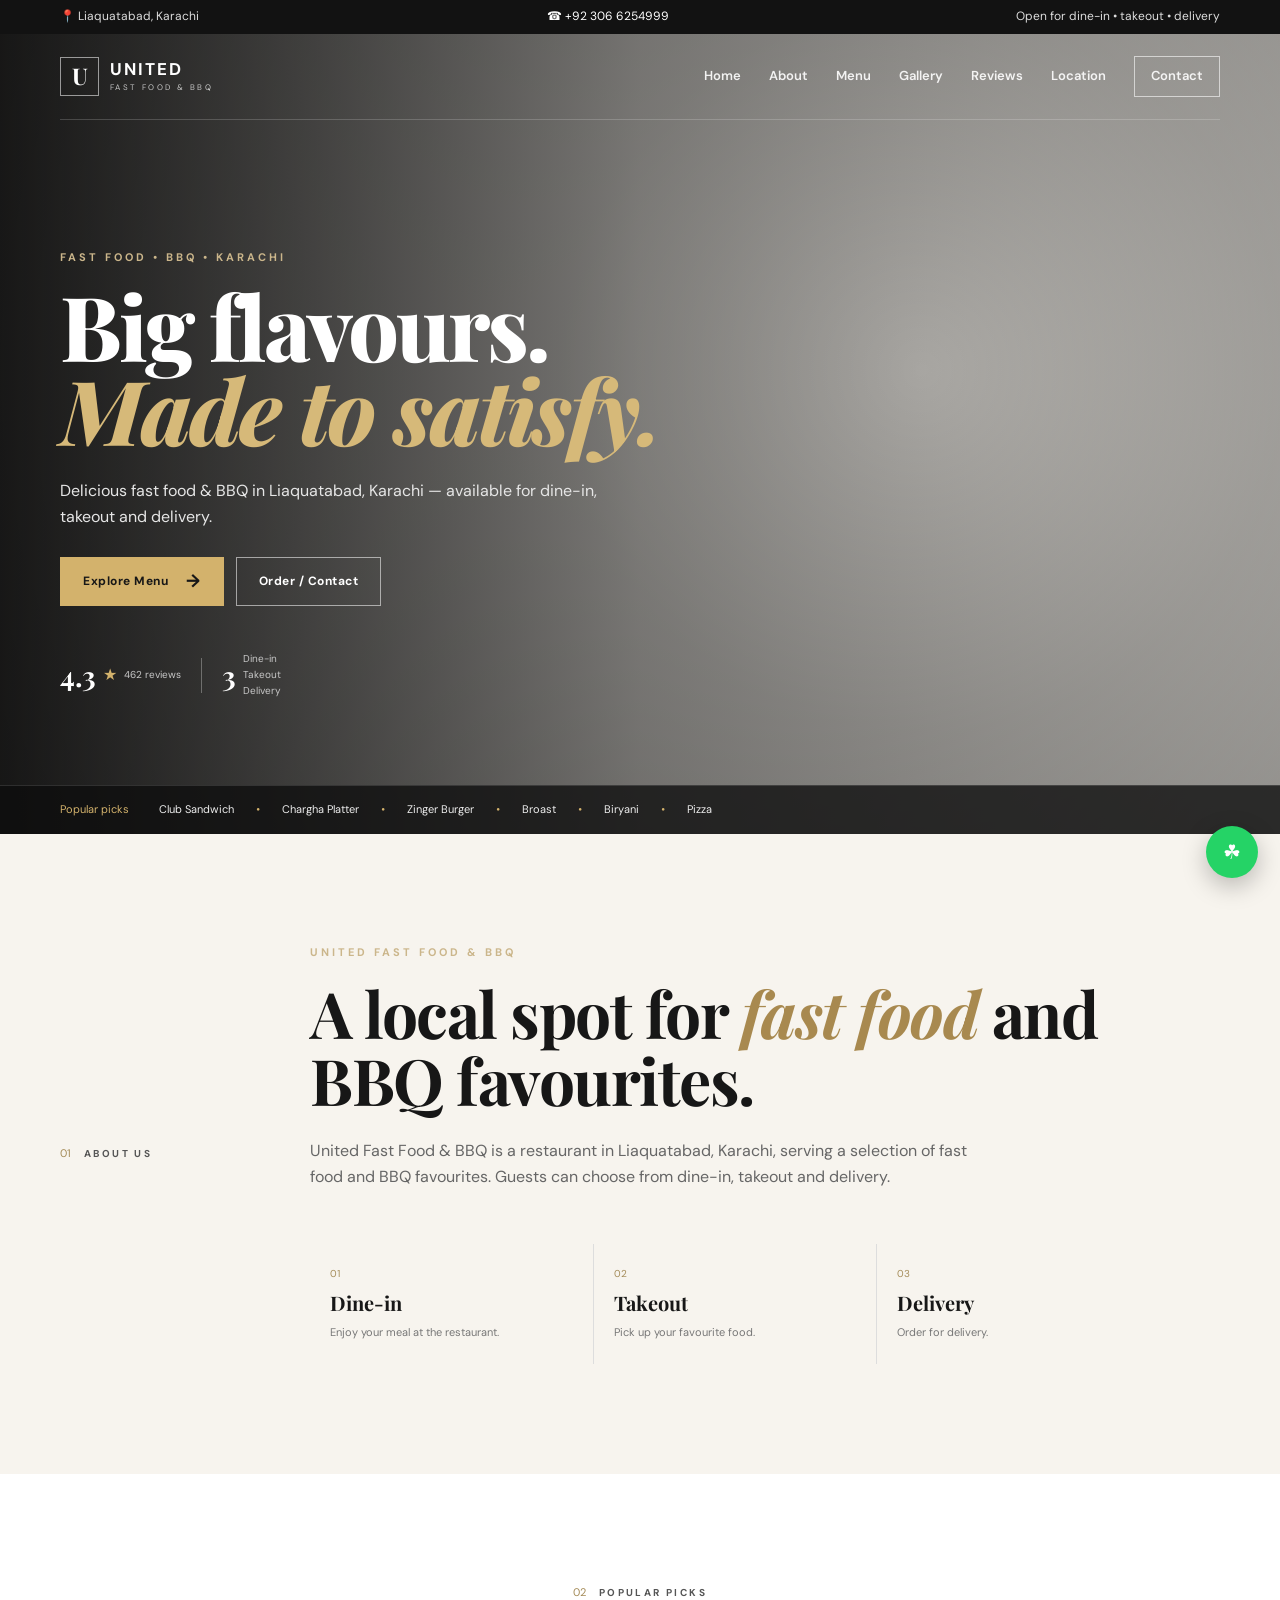
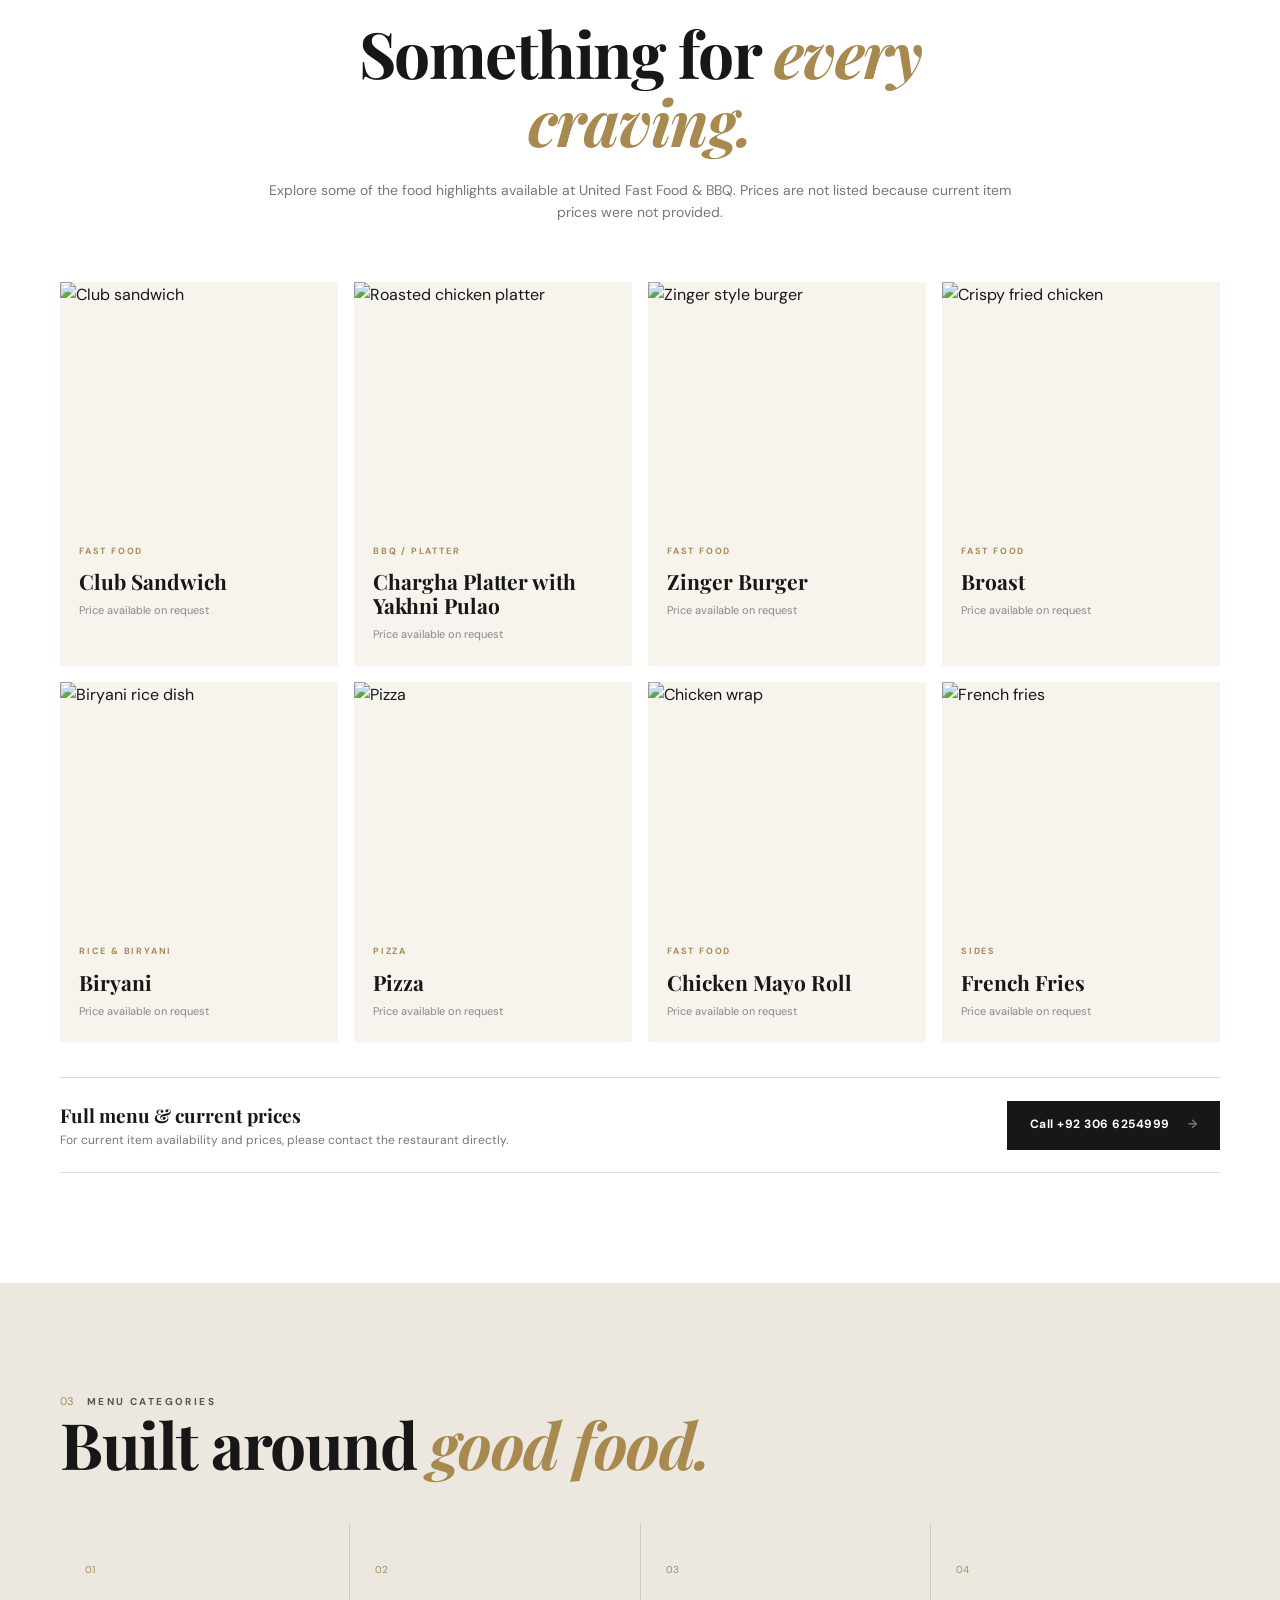
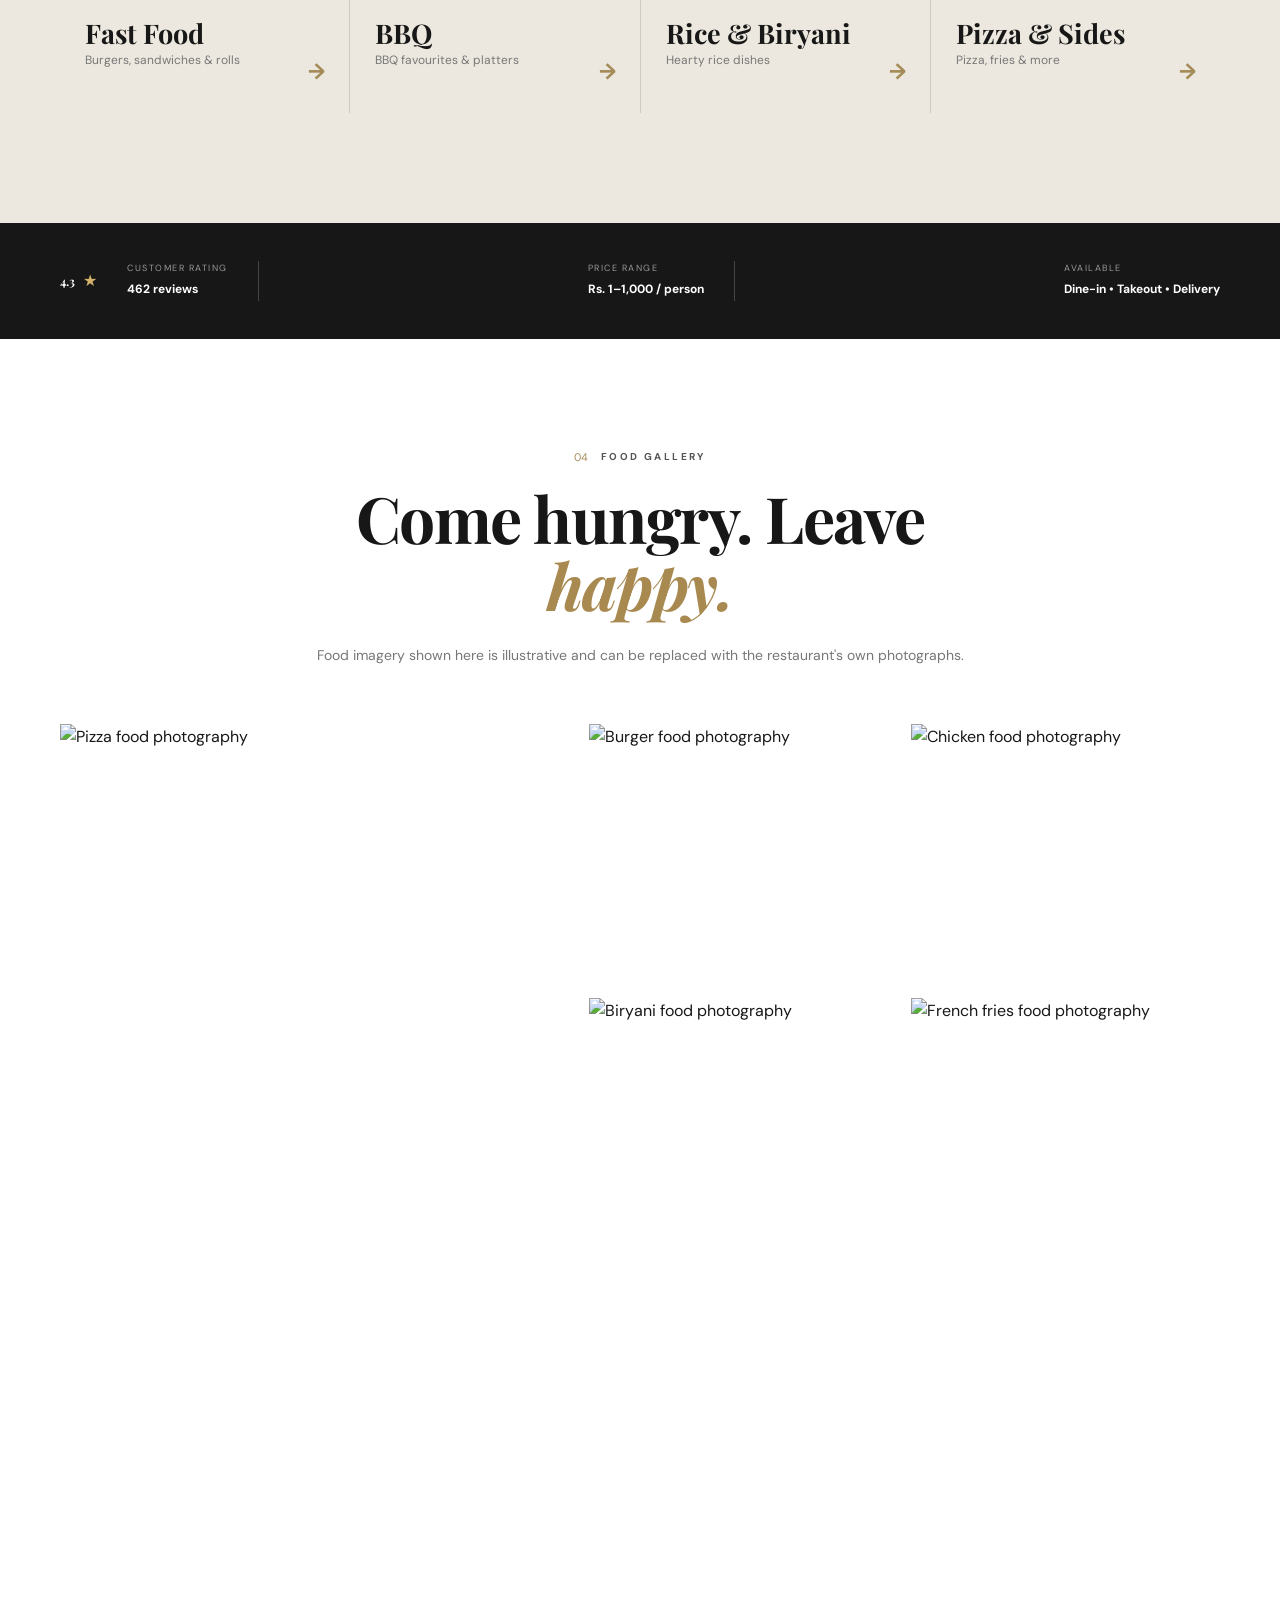
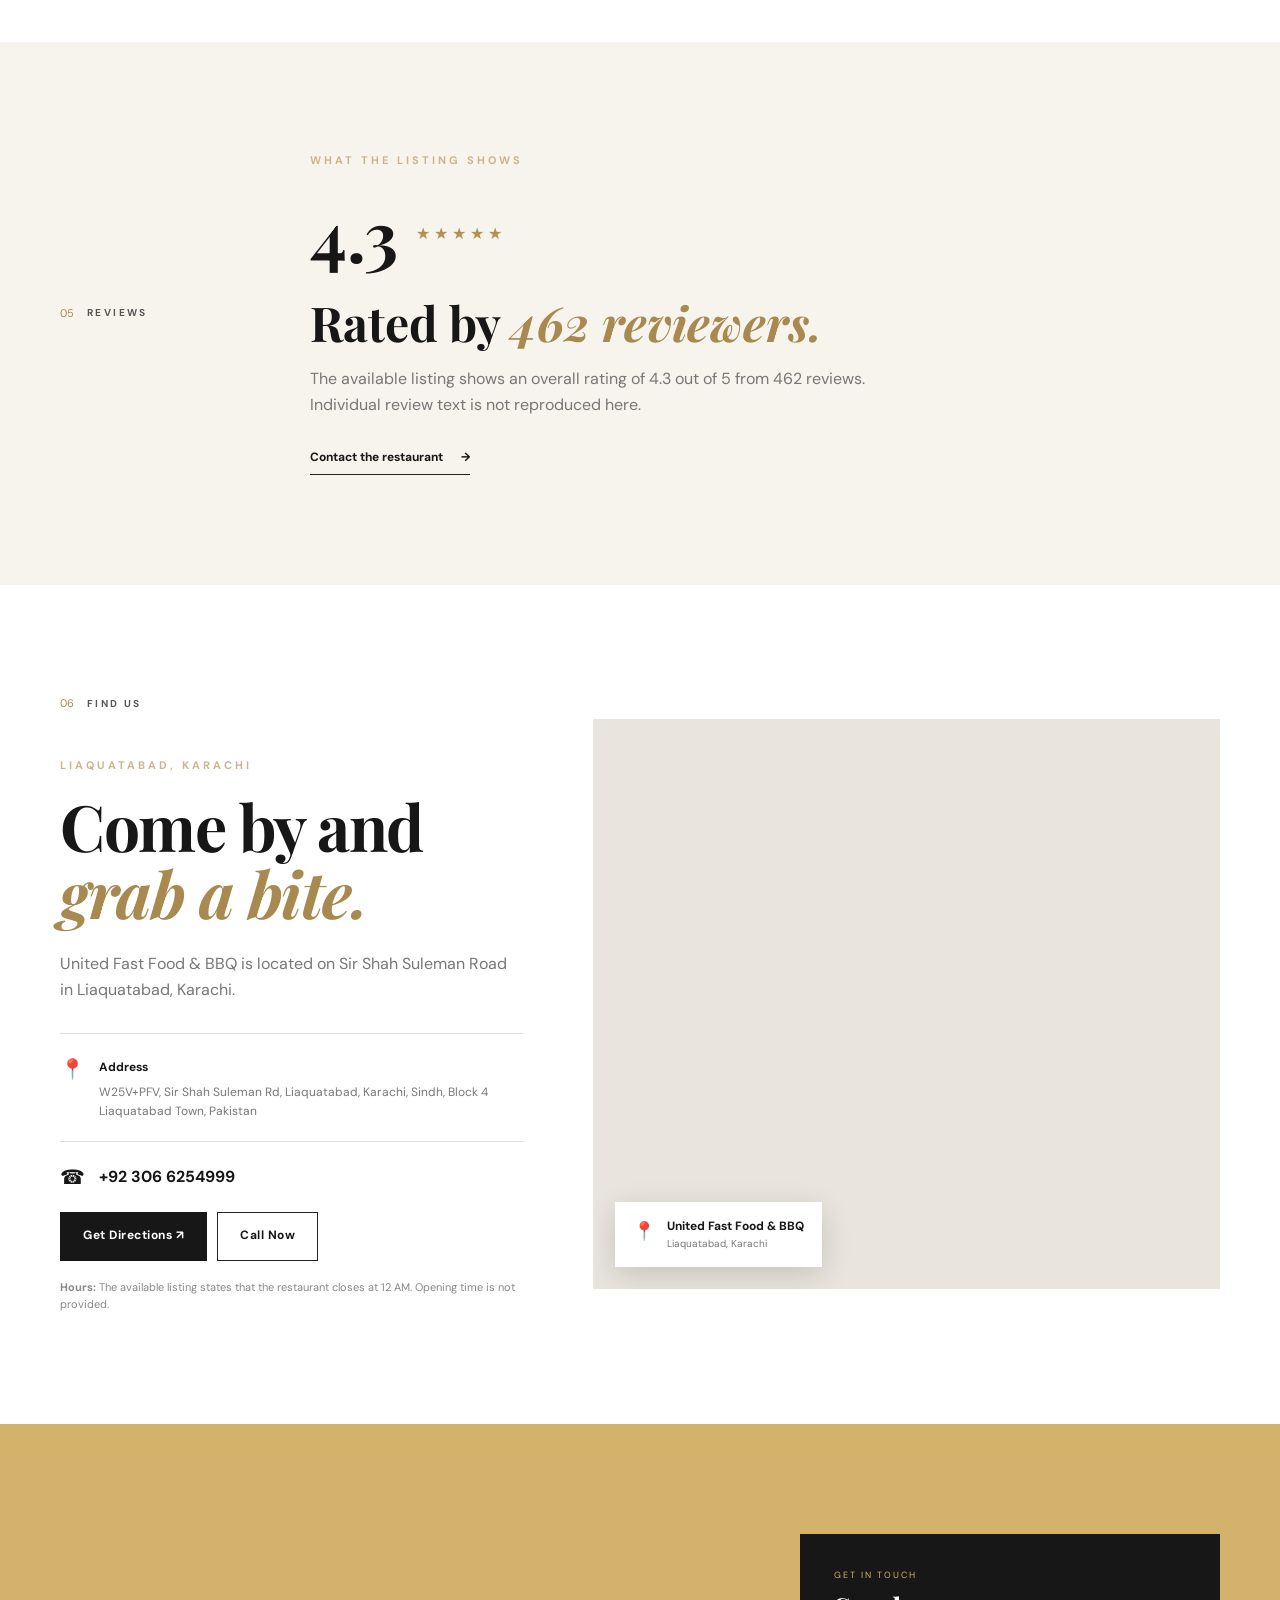
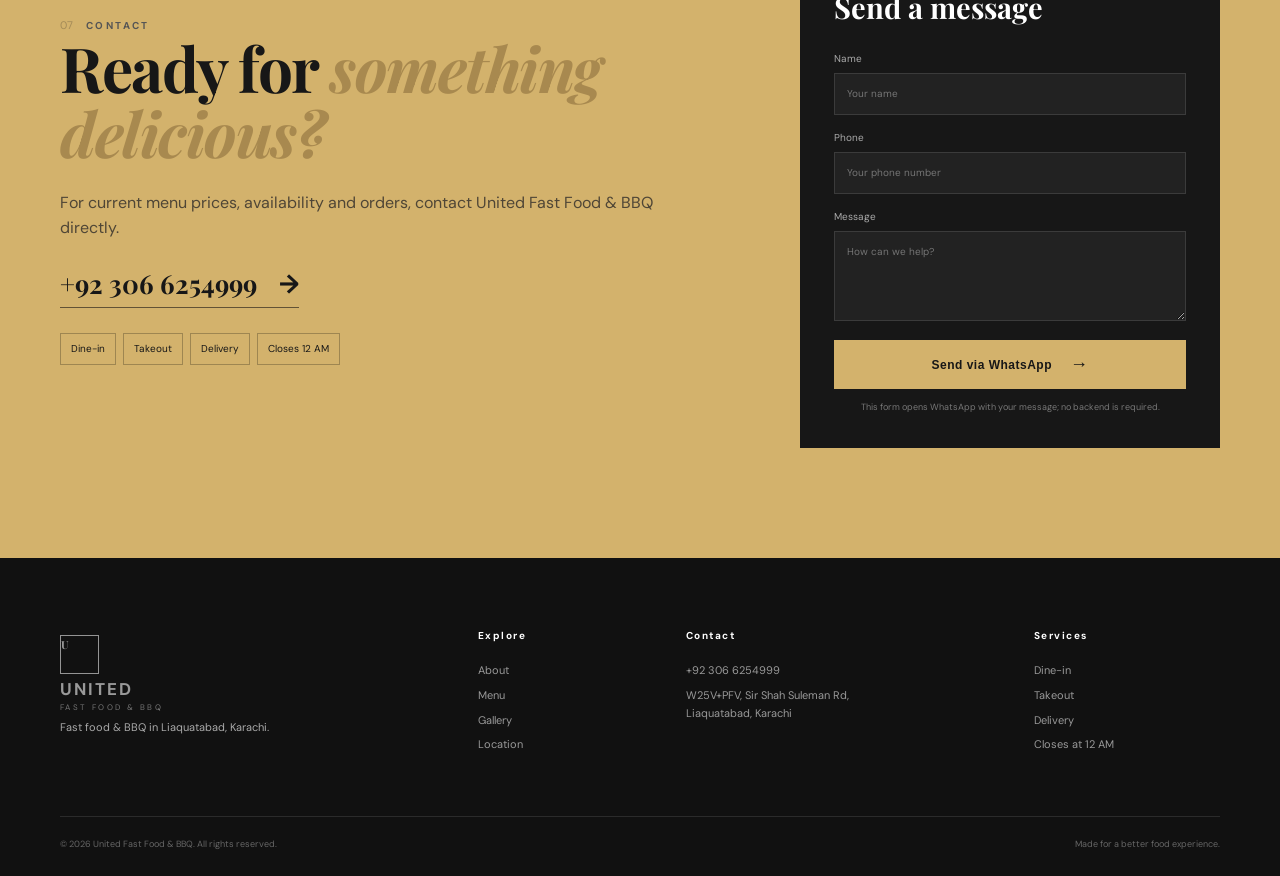
==== index.html @ 54702db1 "Add files via upload" ====
<!DOCTYPE html>
<html lang="en">
<head>
  <meta charset="UTF-8">
  <meta name="viewport" content="width=device-width, initial-scale=1.0">
  <meta name="description" content="United Fast Food & BBQ — fast food and BBQ restaurant in Liaquatabad, Karachi. Dine-in, takeout and delivery.">
  <meta name="theme-color" content="#111111">
  <title>United Fast Food & BBQ | Liaquatabad, Karachi</title>
  <link rel="preconnect" href="https://fonts.googleapis.com">
  <link rel="preconnect" href="https://fonts.gstatic.com" crossorigin>
  <link href="https://fonts.googleapis.com/css2?family=DM+Sans:wght@400;500;600;700&family=Playfair+Display:wght@600;700;800&display=swap" rel="stylesheet">
  <link rel="stylesheet" href="style.css">
</head>
<body>
  <div class="topbar">
    <div class="container topbar-inner">
      <span>📍 Liaquatabad, Karachi</span>
      <a href="tel:+923066254999">☎ +92 306 6254999</a>
      <span>Open for dine-in • takeout • delivery</span>
    </div>
  </div>

  <header class="site-header">
    <div class="container nav-wrap">
      <a class="brand" href="#home" aria-label="United Fast Food and BBQ home">
        <span class="brand-mark">U</span>
        <span><strong>UNITED</strong><small>FAST FOOD & BBQ</small></span>
      </a>

      <button class="menu-toggle" aria-label="Open navigation" aria-expanded="false">
        <span></span><span></span><span></span>
      </button>

      <nav class="nav" aria-label="Main navigation">
        <a href="#home">Home</a>
        <a href="#about">About</a>
        <a href="#menu">Menu</a>
        <a href="#gallery">Gallery</a>
        <a href="#reviews">Reviews</a>
        <a href="#location">Location</a>
        <a class="nav-cta" href="#contact">Contact</a>
      </nav>
    </div>
  </header>

  <main>
    <section id="home" class="hero">
      <div class="hero-overlay"></div>
      <div class="container hero-content">
        <div class="hero-copy reveal">
          <p class="eyebrow">FAST FOOD • BBQ • KARACHI</p>
          <h1>Big flavours.<br><span>Made to satisfy.</span></h1>
          <p class="hero-text">Delicious fast food & BBQ in Liaquatabad, Karachi — available for dine-in, takeout and delivery.</p>
          <div class="hero-actions">
            <a class="btn btn-primary" href="#menu">Explore Menu <span>→</span></a>
            <a class="btn btn-ghost" href="#contact">Order / Contact</a>
          </div>
          <div class="hero-trust">
            <div><strong>4.3</strong><span>★</span><small>462 reviews</small></div>
            <div class="divider"></div>
            <div><strong>3</strong><small>Dine-in<br>Takeout<br>Delivery</small></div>
          </div>
        </div>
      </div>
      <div class="hero-bottom">
        <div class="container">
          <span>Popular picks</span>
          <div class="marquee">
            <span>Club Sandwich</span><i>•</i><span>Chargha Platter</span><i>•</i><span>Zinger Burger</span><i>•</i><span>Broast</span><i>•</i><span>Biryani</span><i>•</i><span>Pizza</span>
          </div>
        </div>
      </div>
    </section>

    <section id="about" class="section about">
      <div class="container split">
        <div class="section-label reveal">
          <span>01</span><p>ABOUT US</p>
        </div>
        <div class="about-copy reveal">
          <p class="eyebrow">UNITED FAST FOOD & BBQ</p>
          <h2>A local spot for <em>fast food</em> and BBQ favourites.</h2>
          <p>United Fast Food & BBQ is a restaurant in Liaquatabad, Karachi, serving a selection of fast food and BBQ favourites. Guests can choose from dine-in, takeout and delivery.</p>
          <div class="service-row">
            <div><span>01</span><strong>Dine-in</strong><small>Enjoy your meal at the restaurant.</small></div>
            <div><span>02</span><strong>Takeout</strong><small>Pick up your favourite food.</small></div>
            <div><span>03</span><strong>Delivery</strong><small>Order for delivery.</small></div>
          </div>
        </div>
      </div>
    </section>

    <section id="menu" class="section menu-section">
      <div class="container">
        <div class="section-heading centered reveal">
          <div class="section-label"><span>02</span><p>POPULAR PICKS</p></div>
          <h2>Something for <em>every craving.</em></h2>
          <p>Explore some of the food highlights available at United Fast Food & BBQ. Prices are not listed because current item prices were not provided.</p>
        </div>

        <div class="food-grid">
          <article class="food-card reveal">
            <div class="food-image"><img src="https://images.unsplash.com/photo-1528735602780-2552fd46c7af?auto=format&fit=crop&w=900&q=85" alt="Club sandwich"></div>
            <div class="food-info"><span>FAST FOOD</span><h3>Club Sandwich</h3><p>Price available on request</p></div>
          </article>
          <article class="food-card featured reveal">
            <div class="food-image"><img src="https://images.unsplash.com/photo-1598103442097-8b74394b95c6?auto=format&fit=crop&w=900&q=85" alt="Roasted chicken platter"></div>
            <div class="food-info"><span>BBQ / PLATTER</span><h3>Chargha Platter with Yakhni Pulao</h3><p>Price available on request</p></div>
          </article>
          <article class="food-card reveal">
            <div class="food-image"><img src="https://images.unsplash.com/photo-1568901346375-23c9450c58cd?auto=format&fit=crop&w=900&q=85" alt="Zinger style burger"></div>
            <div class="food-info"><span>FAST FOOD</span><h3>Zinger Burger</h3><p>Price available on request</p></div>
          </article>
          <article class="food-card reveal">
            <div class="food-image"><img src="https://images.unsplash.com/photo-1606755962773-d324e0a13086?auto=format&fit=crop&w=900&q=85" alt="Crispy fried chicken"></div>
            <div class="food-info"><span>FAST FOOD</span><h3>Broast</h3><p>Price available on request</p></div>
          </article>
          <article class="food-card reveal">
            <div class="food-image"><img src="https://images.unsplash.com/photo-1563379091339-03246963d51a?auto=format&fit=crop&w=900&q=85" alt="Biryani rice dish"></div>
            <div class="food-info"><span>RICE & BIRYANI</span><h3>Biryani</h3><p>Price available on request</p></div>
          </article>
          <article class="food-card reveal">
            <div class="food-image"><img src="https://images.unsplash.com/photo-1574071318508-1cdbab80d002?auto=format&fit=crop&w=900&q=85" alt="Pizza"></div>
            <div class="food-info"><span>PIZZA</span><h3>Pizza</h3><p>Price available on request</p></div>
          </article>
          <article class="food-card reveal">
            <div class="food-image"><img src="https://images.unsplash.com/photo-1521305916504-4a1121188589?auto=format&fit=crop&w=900&q=85" alt="Chicken wrap"></div>
            <div class="food-info"><span>FAST FOOD</span><h3>Chicken Mayo Roll</h3><p>Price available on request</p></div>
          </article>
          <article class="food-card reveal">
            <div class="food-image"><img src="https://images.unsplash.com/photo-1573080496219-bb080dd4f877?auto=format&fit=crop&w=900&q=85" alt="French fries"></div>
            <div class="food-info"><span>SIDES</span><h3>French Fries</h3><p>Price available on request</p></div>
          </article>
        </div>

        <div class="menu-note reveal">
          <div><strong>Full menu & current prices</strong><span>For current item availability and prices, please contact the restaurant directly.</span></div>
          <a class="btn btn-dark" href="tel:+923066254999">Call +92 306 6254999 <span>→</span></a>
        </div>
      </div>
    </section>

    <section class="section categories">
      <div class="container">
        <div class="section-heading reveal">
          <div class="section-label"><span>03</span><p>MENU CATEGORIES</p></div>
          <h2>Built around <em>good food.</em></h2>
        </div>
        <div class="category-grid">
          <a href="#menu" class="category-card"><span>01</span><h3>Fast Food</h3><p>Burgers, sandwiches & rolls</p><b>→</b></a>
          <a href="#menu" class="category-card"><span>02</span><h3>BBQ</h3><p>BBQ favourites & platters</p><b>→</b></a>
          <a href="#menu" class="category-card"><span>03</span><h3>Rice & Biryani</h3><p>Hearty rice dishes</p><b>→</b></a>
          <a href="#menu" class="category-card"><span>04</span><h3>Pizza & Sides</h3><p>Pizza, fries & more</p><b>→</b></a>
        </div>
      </div>
    </section>

    <section class="rating-banner">
      <div class="container rating-inner">
        <div class="rating-number"><strong>4.3</strong><span>★</span></div>
        <div><p>Customer rating</p><strong>462 reviews</strong></div>
        <div class="rating-line"></div>
        <div><p>Price range</p><strong>Rs. 1–1,000 / person</strong></div>
        <div class="rating-line"></div>
        <div><p>Available</p><strong>Dine-in • Takeout • Delivery</strong></div>
      </div>
    </section>

    <section id="gallery" class="section gallery-section">
      <div class="container">
        <div class="section-heading centered reveal">
          <div class="section-label"><span>04</span><p>FOOD GALLERY</p></div>
          <h2>Come hungry. Leave <em>happy.</em></h2>
          <p>Food imagery shown here is illustrative and can be replaced with the restaurant's own photographs.</p>
        </div>
        <div class="gallery-grid">
          <div class="gallery-item large reveal"><img src="https://images.unsplash.com/photo-1574071318508-1cdbab80d002?auto=format&fit=crop&w=1200&q=85" alt="Pizza food photography"></div>
          <div class="gallery-item reveal"><img src="https://images.unsplash.com/photo-1568901346375-23c9450c58cd?auto=format&fit=crop&w=900&q=85" alt="Burger food photography"></div>
          <div class="gallery-item reveal"><img src="https://images.unsplash.com/photo-1598103442097-8b74394b95c6?auto=format&fit=crop&w=900&q=85" alt="Chicken food photography"></div>
          <div class="gallery-item reveal"><img src="https://images.unsplash.com/photo-1563379091339-03246963d51a?auto=format&fit=crop&w=900&q=85" alt="Biryani food photography"></div>
          <div class="gallery-item large reveal"><img src="https://images.unsplash.com/photo-1573080496219-bb080dd4f877?auto=format&fit=crop&w=1200&q=85" alt="French fries food photography"></div>
        </div>
      </div>
    </section>

    <section id="reviews" class="section reviews-section">
      <div class="container split">
        <div class="section-label reveal"><span>05</span><p>REVIEWS</p></div>
        <div class="review-main reveal">
          <p class="eyebrow">WHAT THE LISTING SHOWS</p>
          <div class="big-rating"><strong>4.3</strong><span>★★★★★</span></div>
          <h2>Rated by <em>462 reviewers.</em></h2>
          <p>The available listing shows an overall rating of 4.3 out of 5 from 462 reviews. Individual review text is not reproduced here.</p>
          <a class="text-link" href="#contact">Contact the restaurant <span>→</span></a>
        </div>
      </div>
    </section>

    <section id="location" class="section location-section">
      <div class="container location-grid">
        <div class="location-copy reveal">
          <div class="section-label"><span>06</span><p>FIND US</p></div>
          <p class="eyebrow">LIAQUATABAD, KARACHI</p>
          <h2>Come by and <em>grab a bite.</em></h2>
          <p>United Fast Food & BBQ is located on Sir Shah Suleman Road in Liaquatabad, Karachi.</p>
          <div class="address-box">
            <span>📍</span>
            <div><strong>Address</strong><p>W25V+PFV, Sir Shah Suleman Rd, Liaquatabad, Karachi, Sindh, Block 4 Liaquatabad Town, Pakistan</p></div>
          </div>
          <div class="contact-mini"><span>☎</span><a href="tel:+923066254999">+92 306 6254999</a></div>
          <div class="location-actions">
            <a class="btn btn-dark" href="https://www.google.com/maps/search/?api=1&query=W25V%2BPFV%2C%20Sir%20Shah%20Suleman%20Rd%2C%20Liaquatabad%2C%20Karachi" target="_blank" rel="noopener">Get Directions ↗</a>
            <a class="btn btn-outline" href="tel:+923066254999">Call Now</a>
          </div>
          <p class="hours-note"><strong>Hours:</strong> The available listing states that the restaurant closes at 12 AM. Opening time is not provided.</p>
        </div>
        <div class="map-card reveal">
          <iframe
            title="United Fast Food & BBQ location map"
            src="https://www.google.com/maps?q=W25V%2BPFV%2C%20Sir%20Shah%20Suleman%20Rd%2C%20Liaquatabad%2C%20Karachi&output=embed"
            loading="lazy"
            referrerpolicy="no-referrer-when-downgrade"></iframe>
          <div class="map-overlay">
            <span>📍</span>
            <div><strong>United Fast Food & BBQ</strong><small>Liaquatabad, Karachi</small></div>
          </div>
        </div>
      </div>
    </section>

    <section id="contact" class="section contact-section">
      <div class="container contact-wrap">
        <div class="contact-copy reveal">
          <div class="section-label"><span>07</span><p>CONTACT</p></div>
          <h2>Ready for <em>something delicious?</em></h2>
          <p>For current menu prices, availability and orders, contact United Fast Food & BBQ directly.</p>
          <a class="phone-big" href="tel:+923066254999">+92 306 6254999 <span>→</span></a>
          <div class="contact-tags"><span>Dine-in</span><span>Takeout</span><span>Delivery</span><span>Closes 12 AM</span></div>
        </div>

        <form class="contact-form reveal" id="contactForm">
          <div class="form-head"><span>GET IN TOUCH</span><strong>Send a message</strong></div>
          <label>Name<input type="text" name="name" placeholder="Your name" required></label>
          <label>Phone<input type="tel" name="phone" placeholder="Your phone number" required></label>
          <label>Message<textarea name="message" rows="4" placeholder="How can we help?" required></textarea></label>
          <button class="btn btn-primary" type="submit">Send via WhatsApp <span>→</span></button>
          <p class="form-note">This form opens WhatsApp with your message; no backend is required.</p>
        </form>
      </div>
    </section>
  </main>

  <footer class="footer">
    <div class="container footer-grid">
      <div>
        <a class="brand footer-brand" href="#home">
          <span class="brand-mark">U</span>
          <span><strong>UNITED</strong><small>FAST FOOD & BBQ</small></span>
        </a>
        <p>Fast food & BBQ in Liaquatabad, Karachi.</p>
      </div>
      <div>
        <h4>Explore</h4>
        <a href="#about">About</a><a href="#menu">Menu</a><a href="#gallery">Gallery</a><a href="#location">Location</a>
      </div>
      <div>
        <h4>Contact</h4>
        <a href="tel:+923066254999">+92 306 6254999</a>
        <span>W25V+PFV, Sir Shah Suleman Rd,<br>Liaquatabad, Karachi</span>
      </div>
      <div>
        <h4>Services</h4>
        <span>Dine-in</span><span>Takeout</span><span>Delivery</span><span>Closes at 12 AM</span>
      </div>
    </div>
    <div class="container footer-bottom">
      <span>© <span id="year"></span> United Fast Food & BBQ. All rights reserved.</span>
      <span>Made for a better food experience.</span>
    </div>
  </footer>

  <a class="floating-wa" href="https://wa.me/923066254999" target="_blank" rel="noopener" aria-label="Contact United Fast Food and BBQ on WhatsApp">☘</a>
  <script src="script.js"></script>
</body>
</html>
---- style.css ----
*{box-sizing:border-box;margin:0;padding:0}html{scroll-behavior:smooth}body{font-family:"DM Sans",sans-serif;background:#f7f4ee;color:#171717;line-height:1.6}img{display:block;width:100%;height:100%;object-fit:cover}a{text-decoration:none;color:inherit}.container{width:min(1160px,calc(100% - 40px));margin:auto}.topbar{background:#121212;color:#ddd;font-size:12px}.topbar-inner{min-height:34px;display:flex;justify-content:space-between;align-items:center;gap:18px}.topbar a{color:#fff}.site-header{position:absolute;top:34px;left:0;width:100%;z-index:20;color:#fff}.nav-wrap{height:86px;display:flex;align-items:center;justify-content:space-between;border-bottom:1px solid rgba(255,255,255,.18)}.brand{display:flex;align-items:center;gap:11px;color:#fff}.brand-mark{width:39px;height:39px;border:1px solid rgba(255,255,255,.55);display:grid;place-items:center;font-family:"Playfair Display",serif;font-size:23px;font-weight:700}.brand strong,.brand small{display:block;line-height:1.05}.brand strong{font-size:17px;letter-spacing:2px}.brand small{font-size:8px;letter-spacing:2.4px;margin-top:4px;opacity:.72}.nav{display:flex;align-items:center;gap:28px;font-size:13px;font-weight:600}.nav a{opacity:.9;transition:.25s}.nav a:hover{opacity:1}.nav-cta{border:1px solid rgba(255,255,255,.65);padding:9px 16px}.menu-toggle{display:none;background:none;border:0;width:42px}.menu-toggle span{display:block;height:2px;background:#fff;margin:6px 0}.hero{min-height:800px;position:relative;background:linear-gradient(90deg,rgba(7,7,7,.88),rgba(7,7,7,.42),rgba(7,7,7,.22)),url("https://images.unsplash.com/photo-1544025162-d76694265947?auto=format&fit=crop&w=2000&q=90") center/cover;color:#fff;display:flex;align-items:center;padding-top:80px}.hero-overlay{position:absolute;inset:0;background:radial-gradient(circle at 72% 42%,transparent 0,rgba(0,0,0,.18) 35%,rgba(0,0,0,.38) 100%)}.hero-content{position:relative;z-index:2}.hero-copy{max-width:680px}.eyebrow{font-size:11px;letter-spacing:3px;font-weight:700;color:#cbb68b;margin-bottom:17px}.hero h1{font:800 clamp(52px,7vw,94px)/.93 "Playfair Display",serif;letter-spacing:-3px}.hero h1 span{font-style:italic;color:#d6b979}.hero-text{max-width:570px;color:#e6e6e6;margin:28px 0;font-size:16px}.hero-actions{display:flex;gap:12px;flex-wrap:wrap}.btn{display:inline-flex;align-items:center;justify-content:center;gap:18px;min-height:49px;padding:0 22px;font-size:12px;font-weight:700;letter-spacing:.5px;border:1px solid transparent;cursor:pointer;transition:.25s}.btn span{font-size:18px}.btn-primary{background:#d3b26c;color:#171717}.btn-primary:hover{background:#e2c783;transform:translateY(-2px)}.btn-ghost{border-color:rgba(255,255,255,.55);color:#fff}.btn-ghost:hover{background:#fff;color:#171717}.btn-dark{background:#171717;color:#fff}.btn-dark:hover{background:#333;transform:translateY(-2px)}.btn-outline{border-color:#222}.btn-outline:hover{background:#222;color:#fff}.hero-trust{display:flex;align-items:center;gap:20px;margin-top:45px}.hero-trust>div:not(.divider){display:flex;align-items:center;gap:7px;flex-wrap:wrap;max-width:130px}.hero-trust strong{font:700 28px "Playfair Display",serif}.hero-trust span{color:#d3b26c}.hero-trust small{font-size:10px;color:#c8c8c8}.divider{height:35px;width:1px;background:rgba(255,255,255,.3)}.hero-bottom{position:absolute;bottom:0;left:0;width:100%;background:rgba(14,14,14,.78);border-top:1px solid rgba(255,255,255,.13);padding:15px 0}.hero-bottom .container{display:flex;align-items:center;gap:30px;overflow:hidden}.hero-bottom span,.hero-bottom i{font-size:11px;color:#d3b26c;white-space:nowrap}.marquee{display:flex;align-items:center;gap:22px;overflow:hidden}.marquee span{color:#eee}.section{padding:110px 0}.split{display:grid;grid-template-columns:190px 1fr;gap:60px}.section-label{display:flex;align-items:center;gap:13px;color:#555}.section-label span{font-size:11px;color:#a48b58}.section-label p{font-size:10px;letter-spacing:2.4px;font-weight:700}.about{background:#f7f4ee}.about-copy{max-width:850px}.about h2,.section-heading h2,.location-copy h2,.contact-copy h2{font:700 clamp(38px,5vw,65px)/1.05 "Playfair Display",serif;letter-spacing:-1.5px;margin-bottom:25px}.about h2 em,.section-heading h2 em,.location-copy h2 em,.contact-copy h2 em,.review-main h2 em{font-style:italic;color:#a8894f}.about-copy>p:not(.eyebrow){max-width:680px;color:#666;font-size:16px}.service-row{display:grid;grid-template-columns:repeat(3,1fr);gap:1px;margin-top:55px;background:#ddd}.service-row>div{background:#f7f4ee;padding:22px 20px;display:grid;gap:5px}.service-row span{font-size:10px;color:#a48b58}.service-row strong{font-family:"Playfair Display",serif;font-size:20px}.service-row small{color:#777;font-size:11px}.menu-section{background:#fff}.section-heading.centered{text-align:center;max-width:760px;margin:0 auto 58px}.section-heading.centered .section-label{justify-content:center;margin-bottom:18px}.section-heading>p{color:#777;font-size:14px}.food-grid{display:grid;grid-template-columns:repeat(4,1fr);gap:16px}.food-card{background:#f7f4ee;overflow:hidden;transition:.3s}.food-card:hover{transform:translateY(-6px);box-shadow:0 18px 45px rgba(0,0,0,.1)}.food-image{height:235px;overflow:hidden}.food-card img{transition:transform .5s}.food-card:hover img{transform:scale(1.05)}.food-info{padding:19px 19px 22px}.food-info>span{font-size:9px;letter-spacing:1.8px;color:#a48b58;font-weight:700}.food-info h3{font:700 21px/1.15 "Playfair Display",serif;margin:8px 0 9px}.food-info p{font-size:11px;color:#888}.menu-note{margin-top:35px;border-top:1px solid #ddd;border-bottom:1px solid #ddd;padding:22px 0;display:flex;justify-content:space-between;align-items:center;gap:25px}.menu-note strong,.menu-note span{display:block}.menu-note strong{font-family:"Playfair Display",serif;font-size:19px}.menu-note span{font-size:12px;color:#777}.categories{background:#ece8df}.section-heading:not(.centered){max-width:700px;margin-bottom:45px}.category-grid{display:grid;grid-template-columns:repeat(4,1fr);gap:1px;background:#d0cbc0}.category-card{background:#ece8df;padding:32px 25px;min-height:190px;position:relative;transition:.3s}.category-card:hover{background:#fff}.category-card span{font-size:10px;color:#a48b58}.category-card h3{font:700 27px "Playfair Display",serif;margin-top:35px}.category-card p{font-size:12px;color:#777}.category-card b{position:absolute;right:24px;bottom:23px;font-size:22px;color:#a48b58}.rating-banner{background:#171717;color:#fff;padding:38px 0}.rating-inner{display:grid;grid-template-columns:auto auto 1fr auto 1fr auto;align-items:center;gap:30px}.rating-number{display:flex;align-items:center;gap:8px}.rating-number strong{font:700 45px "Playfair Display",serif}.rating-number span{color:#d3b26c}.rating-inner p{font-size:9px;text-transform:uppercase;letter-spacing:1.5px;color:#999}.rating-inner strong{font-size:12px}.rating-line{height:40px;width:1px;background:#444}.gallery-section{background:#fff}.gallery-grid{display:grid;grid-template-columns:1.25fr .75fr .75fr;grid-auto-rows:260px;gap:14px}.gallery-item{overflow:hidden}.gallery-item.large{grid-row:span 2}.gallery-item img{transition:transform .6s}.gallery-item:hover img{transform:scale(1.04)}.reviews-section{background:#f7f4ee}.review-main{max-width:800px}.big-rating{display:flex;align-items:center;gap:18px;margin-bottom:15px}.big-rating strong{font:700 70px "Playfair Display",serif}.big-rating span{letter-spacing:4px;color:#b39151}.review-main h2{font:700 48px/1.1 "Playfair Display",serif;margin-bottom:18px}.review-main>p:not(.eyebrow){max-width:600px;color:#777}.text-link{display:inline-flex;gap:18px;margin-top:30px;font-weight:700;font-size:12px;border-bottom:1px solid #222;padding-bottom:7px}.location-section{background:#fff}.location-grid{display:grid;grid-template-columns:.85fr 1.15fr;gap:70px;align-items:center}.location-copy .section-label{margin-bottom:45px}.location-copy>p:not(.eyebrow){color:#777;max-width:500px}.address-box{display:flex;gap:14px;margin-top:30px;padding:19px 0;border-top:1px solid #ddd;border-bottom:1px solid #ddd}.address-box>span,.contact-mini>span{font-size:20px}.address-box strong{font-size:12px}.address-box p{font-size:12px;color:#777;margin-top:5px}.contact-mini{display:flex;gap:14px;align-items:center;margin:19px 0}.contact-mini a{font-weight:700}.location-actions{display:flex;gap:10px;flex-wrap:wrap}.hours-note{margin-top:18px!important;font-size:11px!important;color:#888!important}.map-card{height:570px;background:#e9e5dc;position:relative;overflow:hidden}.map-card iframe{width:100%;height:100%;border:0;filter:grayscale(.8)}.map-overlay{position:absolute;left:22px;bottom:22px;background:#fff;padding:15px 18px;display:flex;gap:12px;box-shadow:0 8px 30px rgba(0,0,0,.15)}.map-overlay span{font-size:18px}.map-overlay strong,.map-overlay small{display:block}.map-overlay strong{font-size:12px}.map-overlay small{font-size:10px;color:#777}.contact-section{background:#d3b26c}.contact-wrap{display:grid;grid-template-columns:1fr 420px;gap:90px;align-items:center}.contact-copy h2{font-size:62px}.contact-copy>p:not(.eyebrow){max-width:600px;color:#4f4636}.phone-big{display:inline-flex;align-items:center;gap:22px;font:700 26px "Playfair Display",serif;margin-top:25px;border-bottom:1px solid #625235;padding-bottom:6px}.phone-big span{font-family:"DM Sans",sans-serif}.contact-tags{display:flex;gap:7px;flex-wrap:wrap;margin-top:25px}.contact-tags span{font-size:10px;border:1px solid rgba(0,0,0,.25);padding:7px 10px}.contact-form{background:#171717;color:#fff;padding:34px}.form-head span{display:block;font-size:9px;letter-spacing:2px;color:#d3b26c}.form-head strong{display:block;font:700 29px "Playfair Display",serif;margin:6px 0 25px}.contact-form label{display:block;font-size:10px;color:#aaa;margin-top:15px}.contact-form input,.contact-form textarea{display:block;width:100%;margin-top:6px;background:#222;border:1px solid #3b3b3b;color:#fff;padding:12px;font:inherit;outline:none}.contact-form input:focus,.contact-form textarea:focus{border-color:#d3b26c}.contact-form .btn{width:100%;margin-top:19px}.form-note{font-size:9px;color:#777;text-align:center;margin-top:11px}.footer{background:#111;color:#aaa;padding:70px 0 25px}.footer-grid{display:grid;grid-template-columns:1.6fr .7fr 1.3fr .8fr;gap:45px;padding-bottom:55px}.footer-brand{margin-bottom:17px}.footer-grid>div>p{font-size:11px;max-width:240px}.footer-grid h4{color:#fff;font-size:10px;letter-spacing:1.5px;margin-bottom:18px}.footer-grid a,.footer-grid span{display:block;font-size:11px;margin:7px 0;color:#999}.footer-grid a:hover{color:#fff}.footer-bottom{border-top:1px solid #2b2b2b;padding-top:20px;display:flex;justify-content:space-between;font-size:9px;color:#666}.floating-wa{position:fixed;right:22px;bottom:22px;width:52px;height:52px;border-radius:50%;background:#25d366;color:#fff;display:grid;place-items:center;z-index:50;box-shadow:0 8px 25px rgba(0,0,0,.25);font-size:20px}.reveal{opacity:0;transform:translateY(22px);transition:opacity .7s ease,transform .7s ease}.reveal.visible{opacity:1;transform:none}@media(max-width:900px){.nav{gap:16px}.food-grid{grid-template-columns:repeat(2,1fr)}.category-grid{grid-template-columns:repeat(2,1fr)}.rating-inner{grid-template-columns:1fr 1fr;gap:18px}.rating-line{display:none}.gallery-grid{grid-template-columns:1fr 1fr}.contact-wrap,.location-grid{grid-template-columns:1fr;gap:50px}.map-card{height:430px}.footer-grid{grid-template-columns:1fr 1fr}.split{grid-template-columns:1fr;gap:25px}}@media(max-width:720px){.topbar-inner{justify-content:center}.topbar-inner span:last-child{display:none}.site-header{top:34px}.nav{display:none;position:absolute;top:76px;left:0;right:0;background:#111;padding:18px 20px;flex-direction:column;align-items:stretch;gap:0;border-top:1px solid #333}.nav.open{display:flex}.nav a{padding:12px 0;border-bottom:1px solid #2b2b2b}.nav-cta{border:0;padding:12px 0}.menu-toggle{display:block}.hero{min-height:730px}.hero h1{font-size:55px;letter-spacing:-2px}.hero-text{font-size:14px}.hero-trust{margin-top:30px}.section{padding:75px 0}.service-row{grid-template-columns:1fr}.food-grid,.category-grid{grid-template-columns:1fr}.food-image{height:260px}.menu-note{align-items:flex-start;flex-direction:column}.gallery-grid{grid-template-columns:1fr;grid-auto-rows:260px}.gallery-item.large{grid-row:span 1}.contact-copy h2{font-size:45px}.phone-big{font-size:21px}.footer-grid{grid-template-columns:1fr}.footer-bottom{flex-direction:column;gap:8px}.container{width:min(100% - 28px,1160px)}}
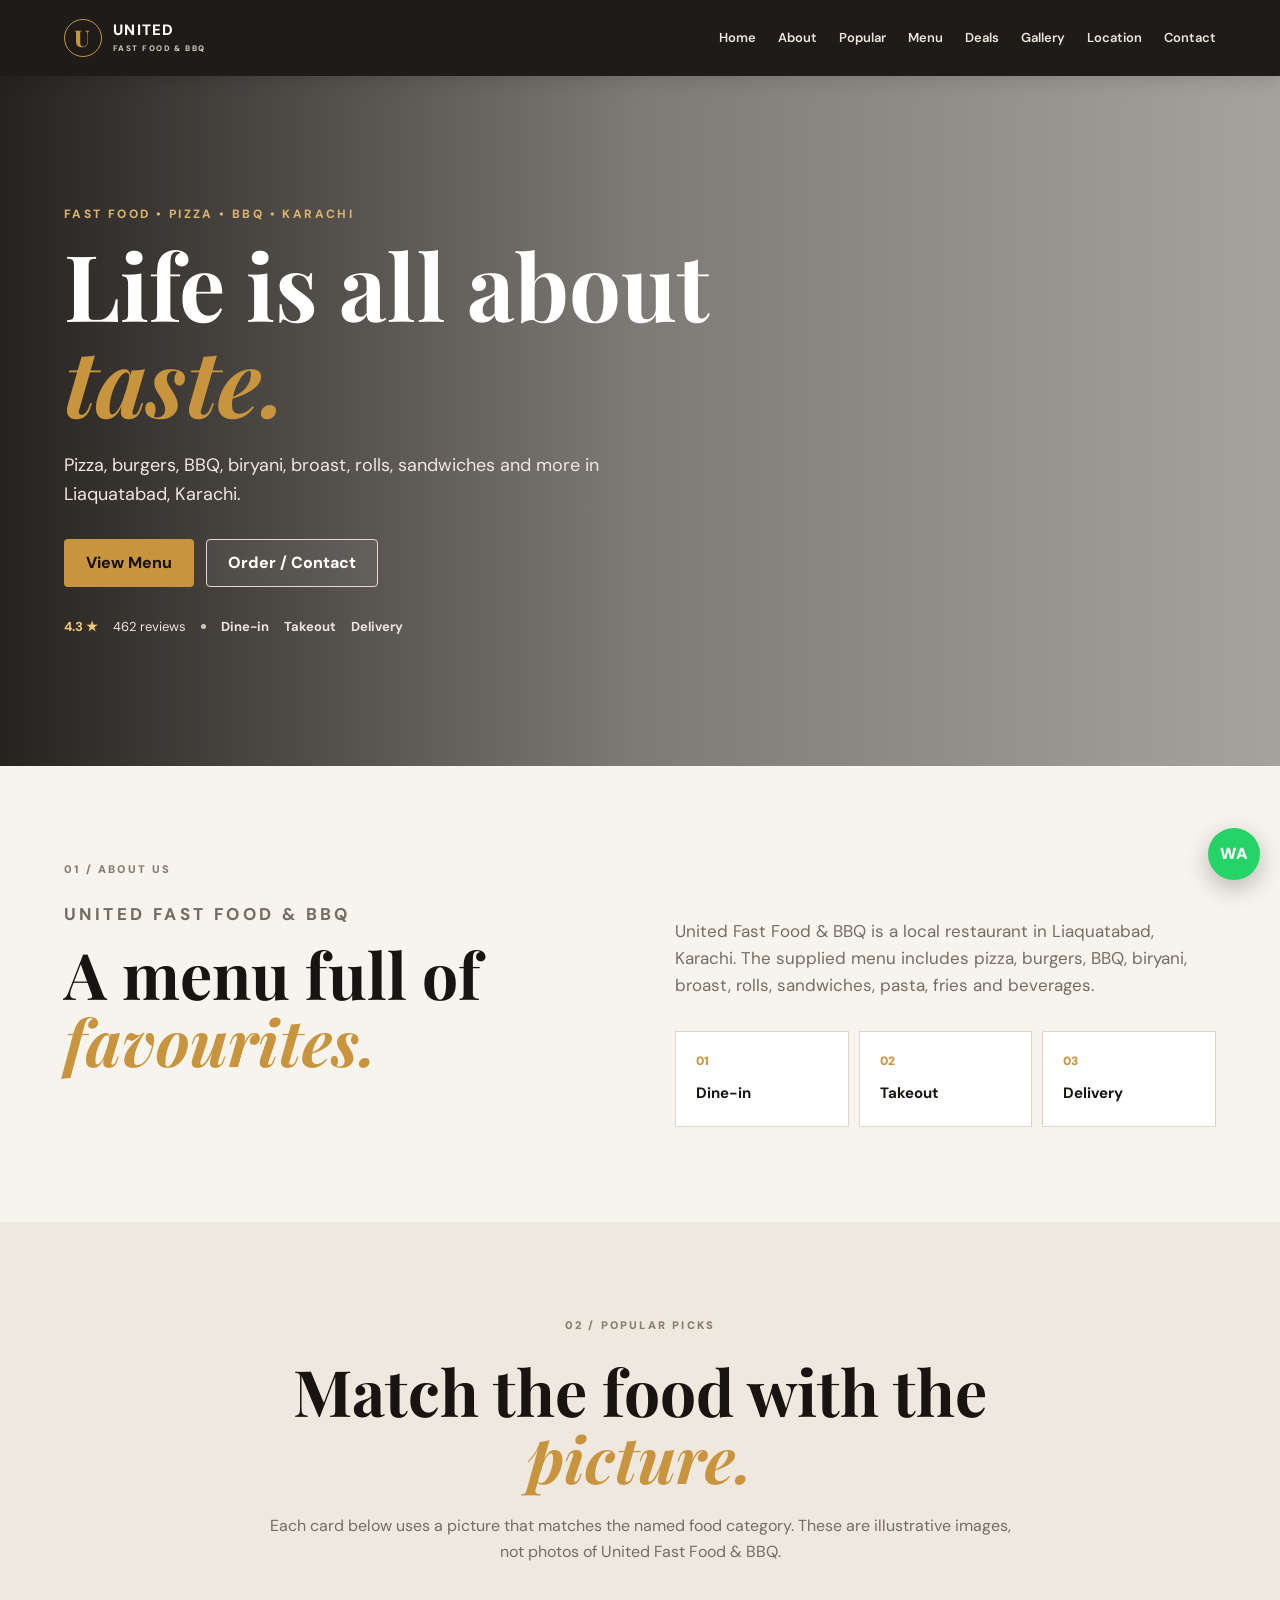
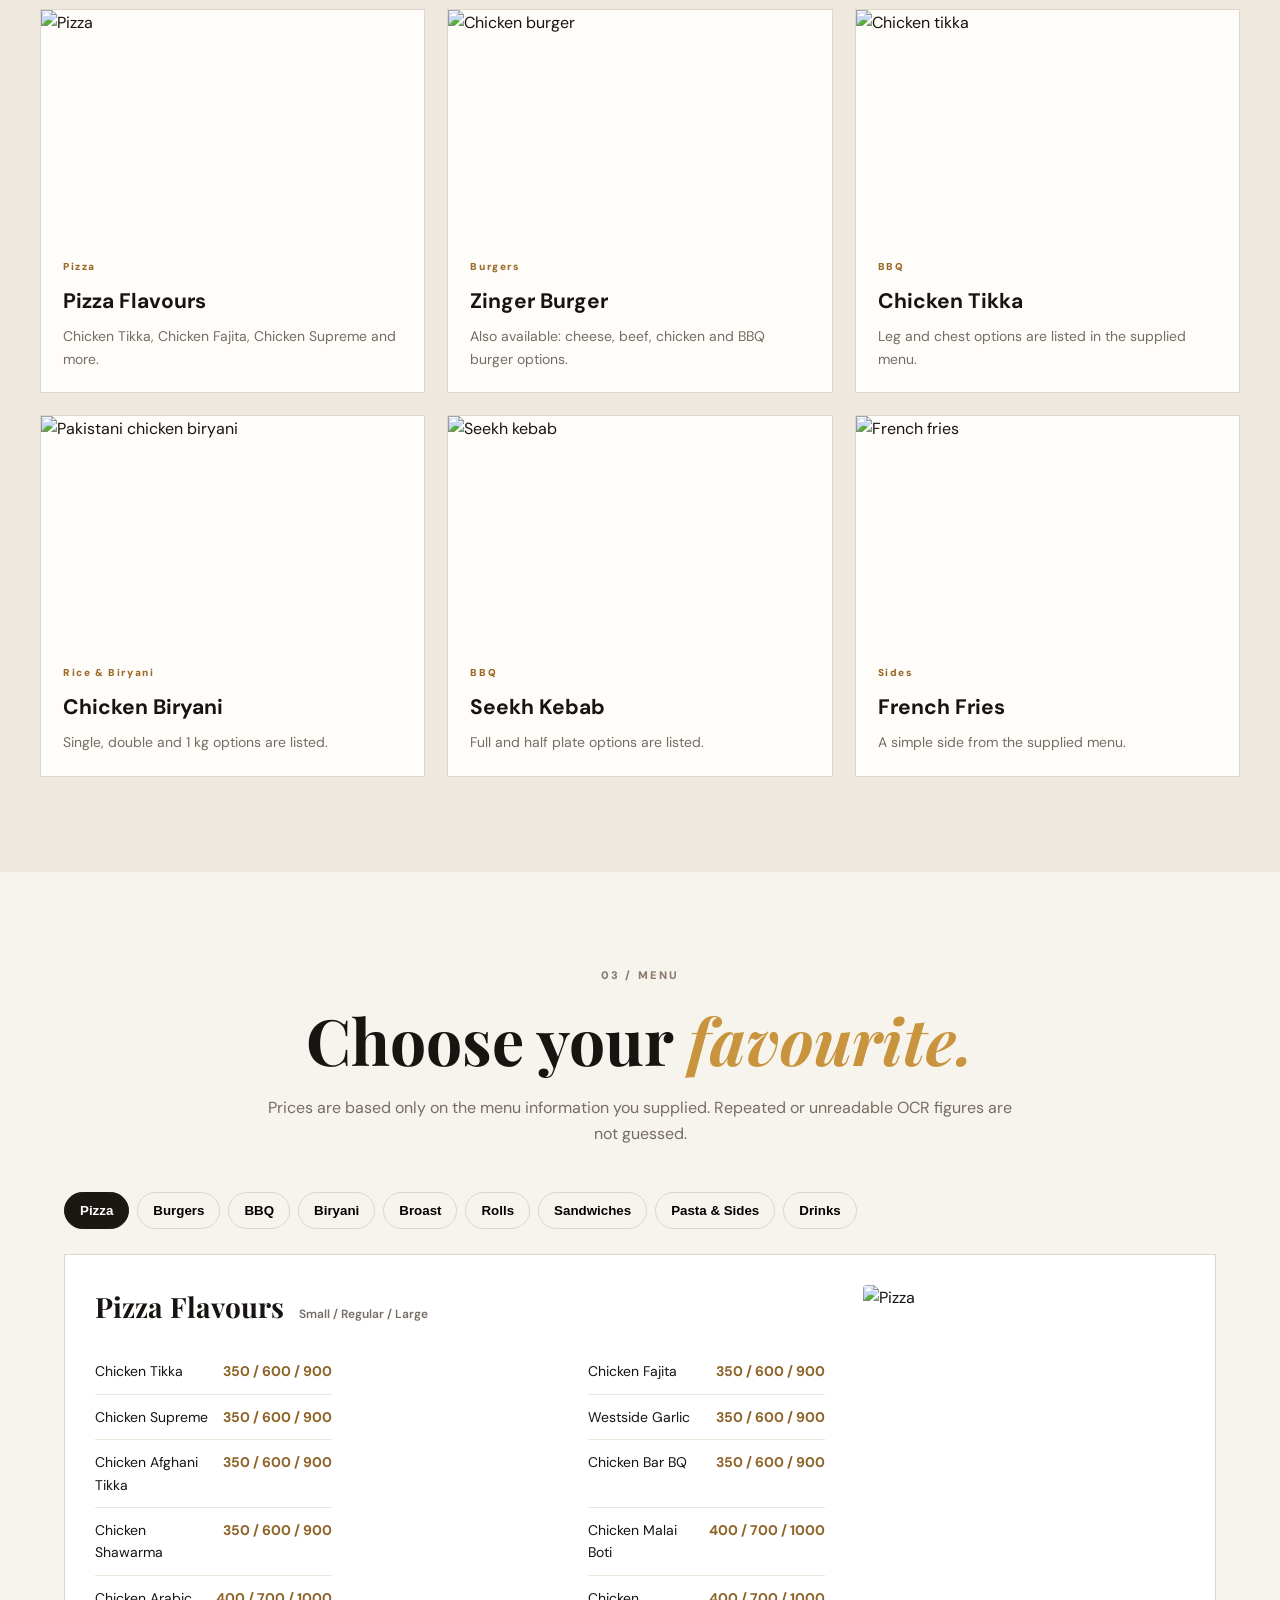
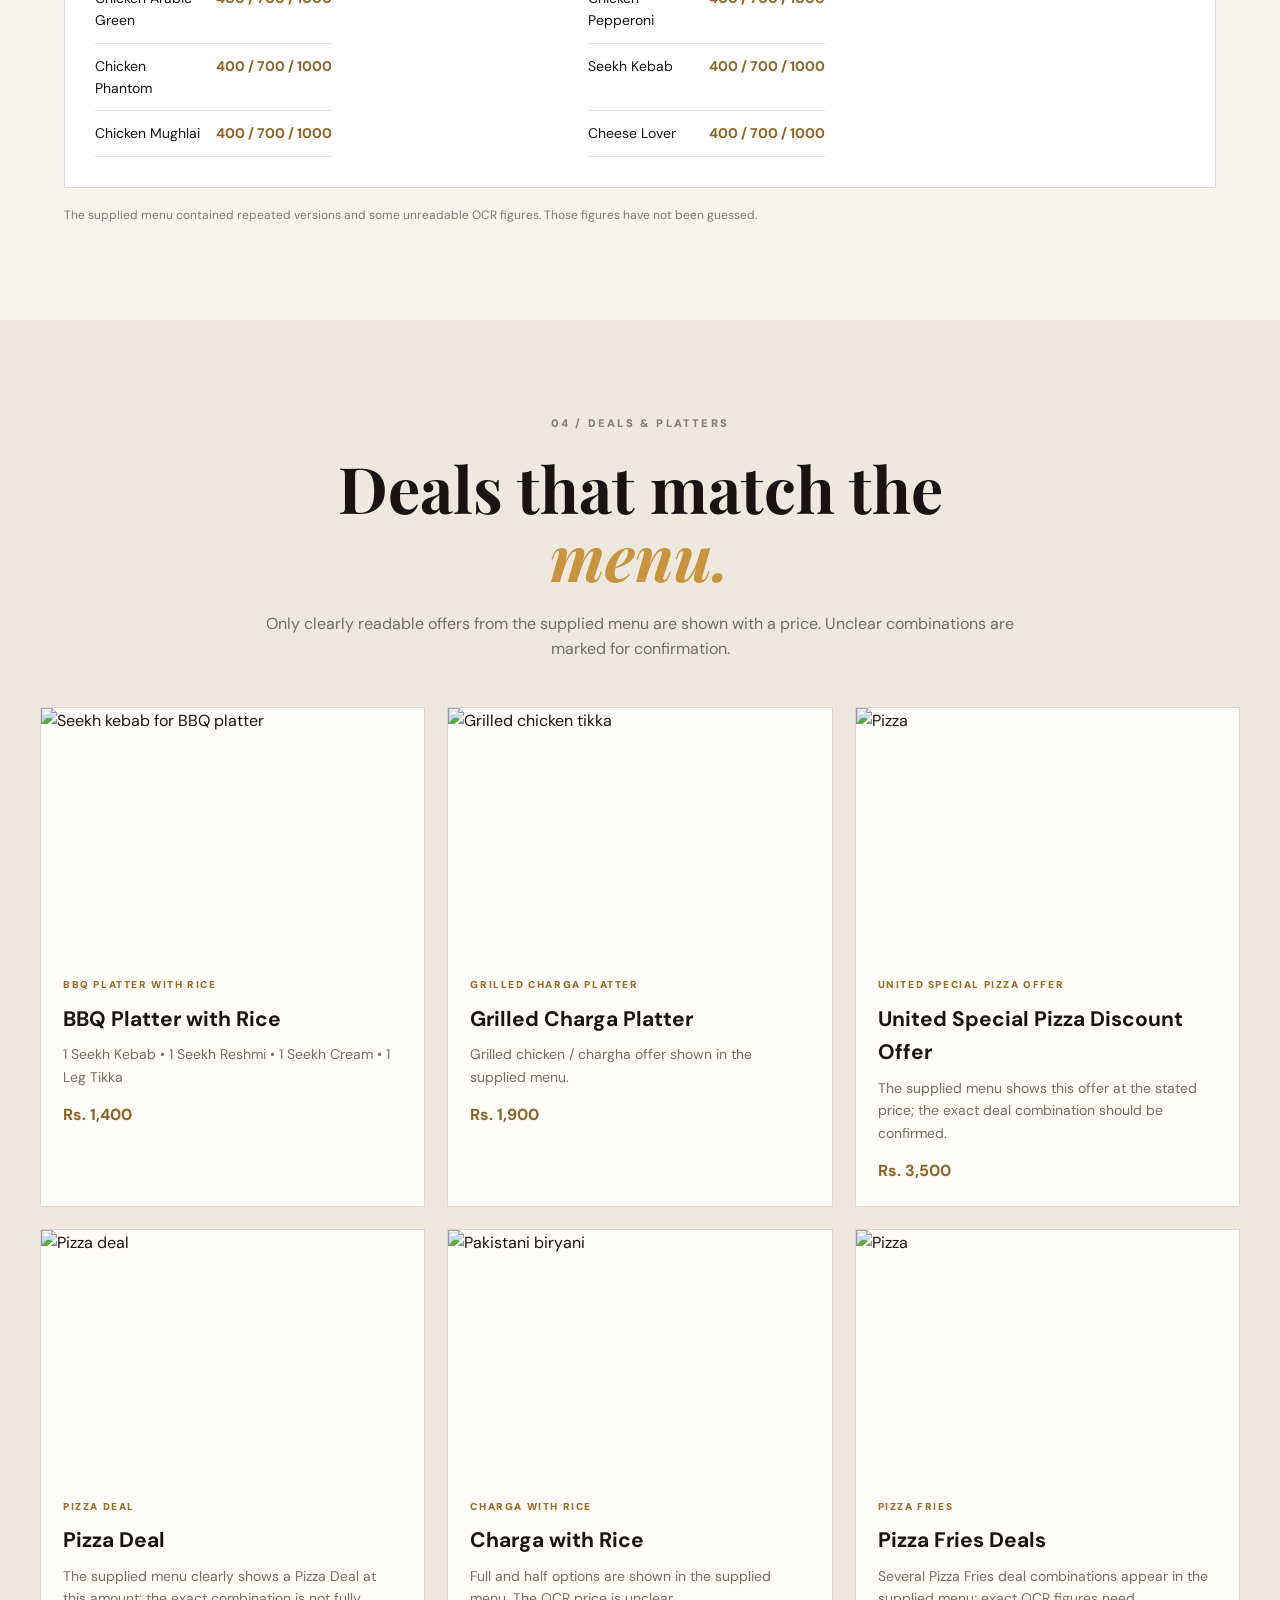
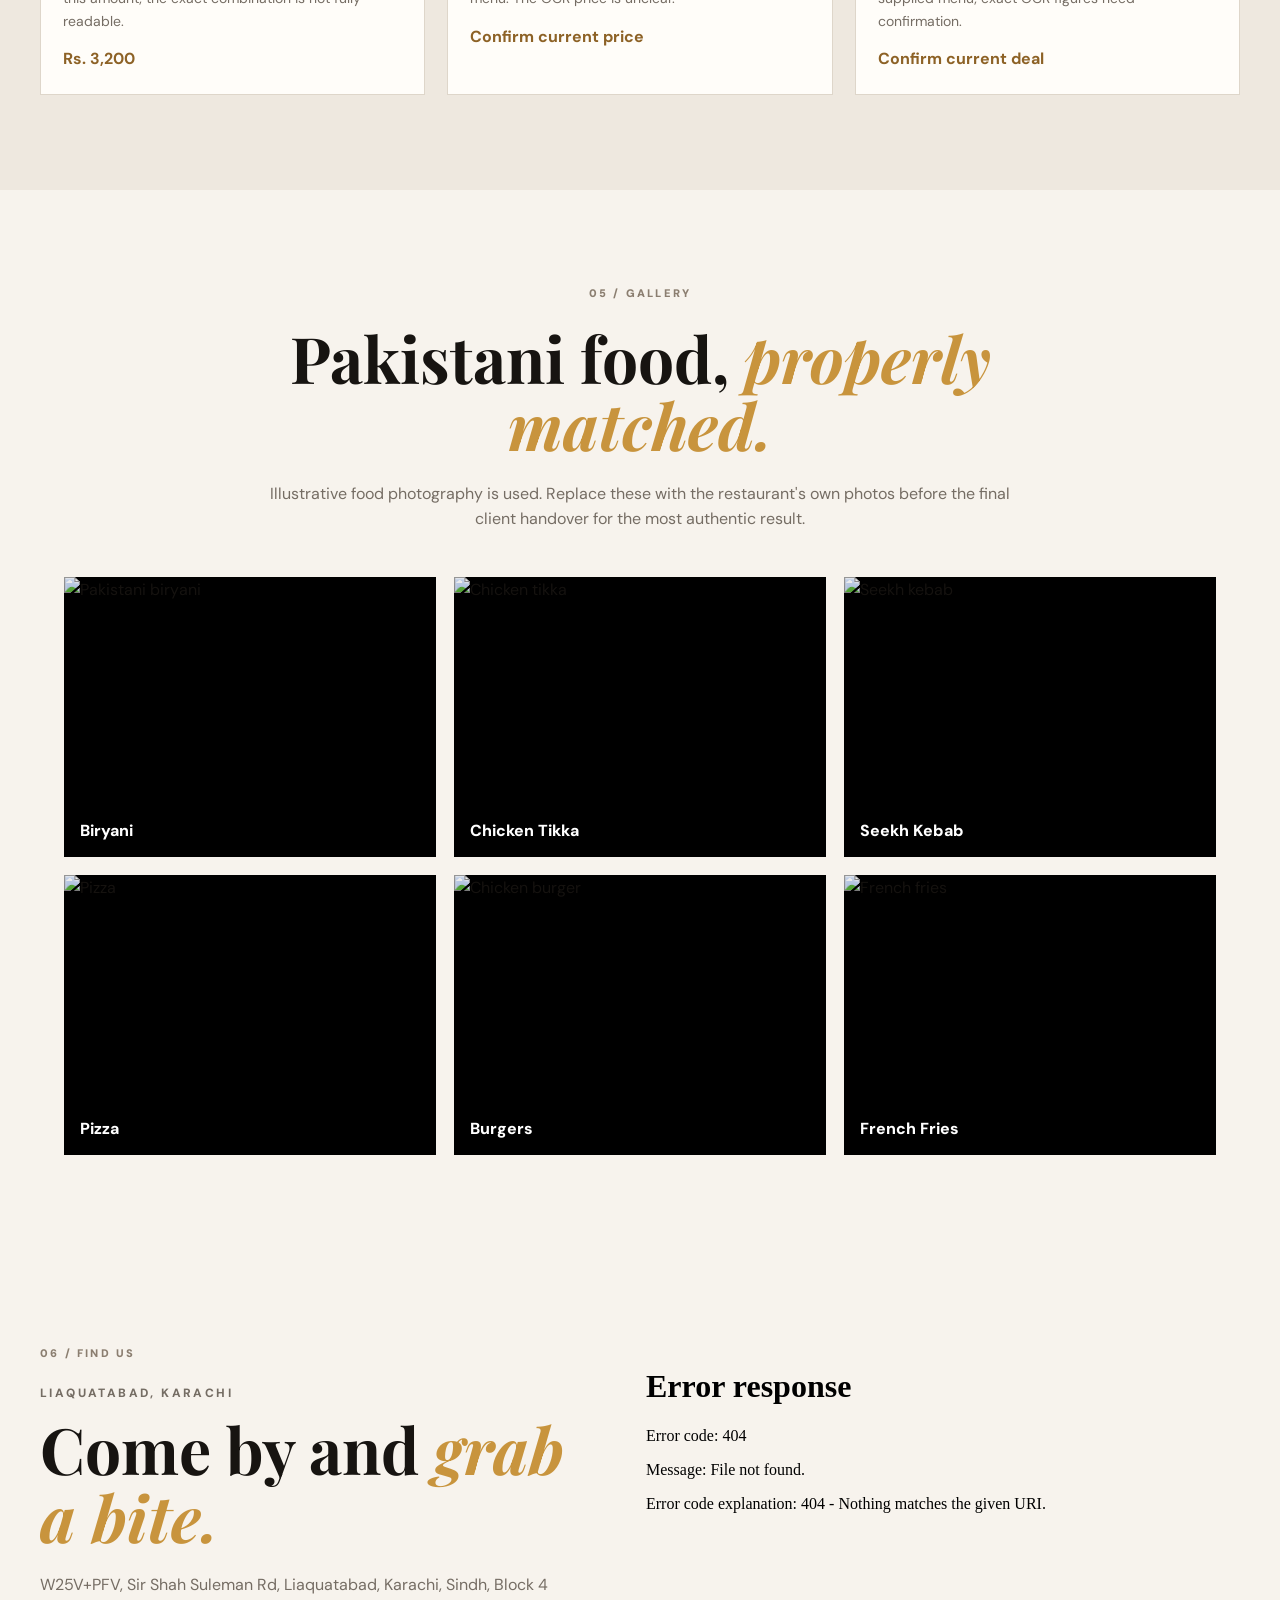
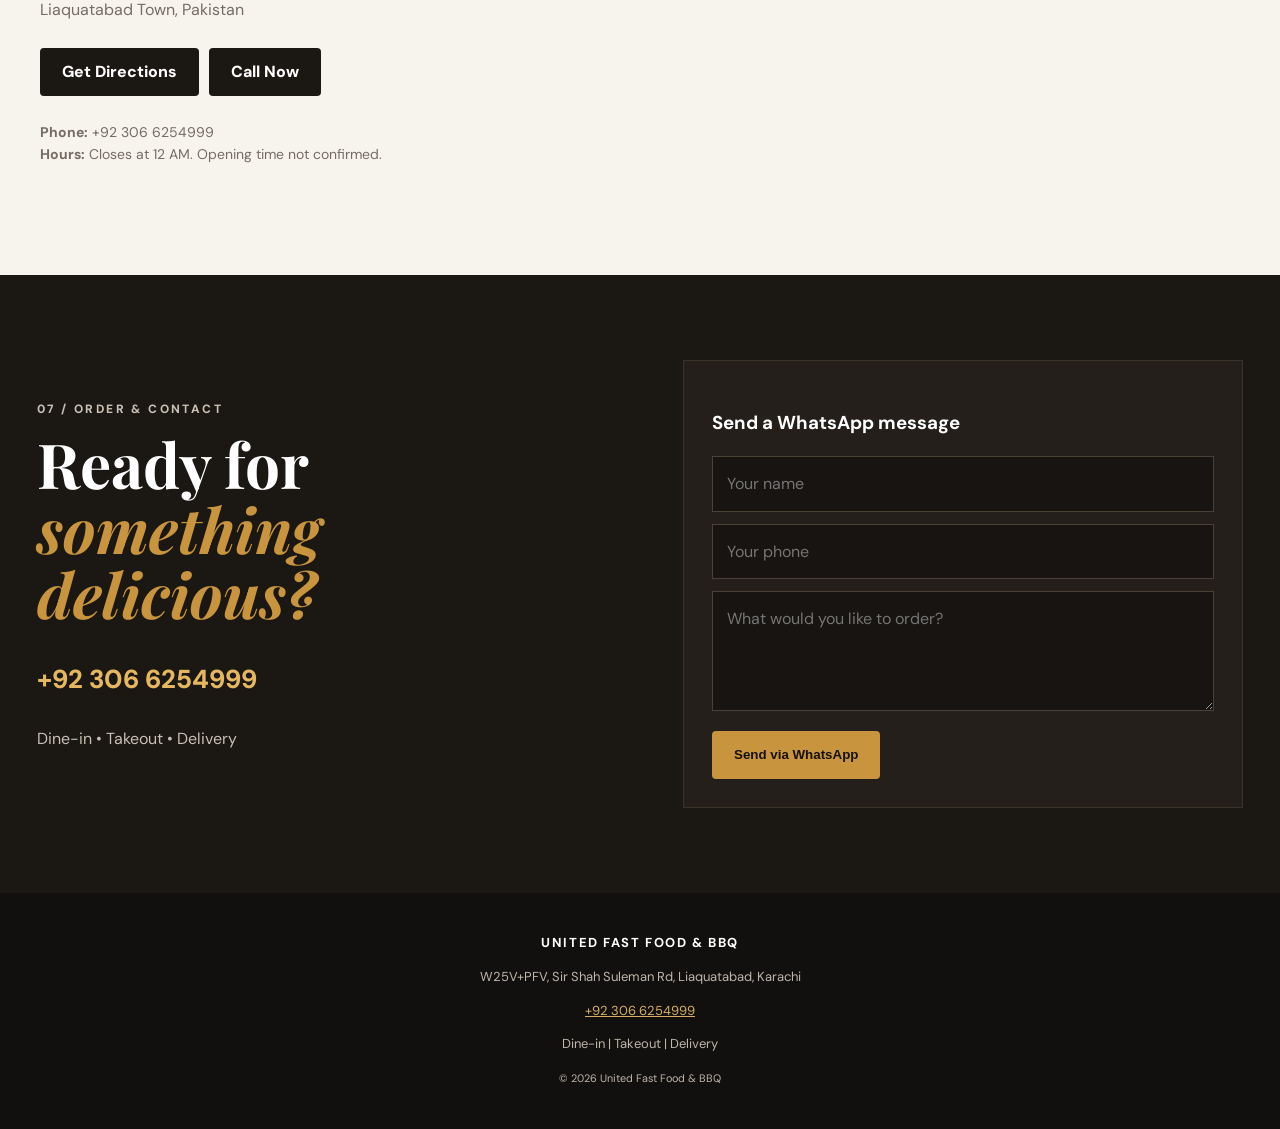
==== commit 8626413c: "Add files via upload" ====
--- a/index.html
+++ b/index.html
@@ -1,285 +1,336 @@
-<!DOCTYPE html>
+<!doctype html>
 <html lang="en">
 <head>
-  <meta charset="UTF-8">
-  <meta name="viewport" content="width=device-width, initial-scale=1.0">
-  <meta name="description" content="United Fast Food & BBQ — fast food and BBQ restaurant in Liaquatabad, Karachi. Dine-in, takeout and delivery.">
-  <meta name="theme-color" content="#111111">
-  <title>United Fast Food & BBQ | Liaquatabad, Karachi</title>
-  <link rel="preconnect" href="https://fonts.googleapis.com">
-  <link rel="preconnect" href="https://fonts.gstatic.com" crossorigin>
-  <link href="https://fonts.googleapis.com/css2?family=DM+Sans:wght@400;500;600;700&family=Playfair+Display:wght@600;700;800&display=swap" rel="stylesheet">
-  <link rel="stylesheet" href="style.css">
+<meta charset="utf-8">
+<meta name="viewport" content="width=device-width, initial-scale=1">
+<meta name="description" content="United Fast Food & BBQ — pizza, burgers, BBQ, biryani, broast, rolls and more in Liaquatabad, Karachi.">
+<title>United Fast Food & BBQ | Karachi</title>
+<link rel="preconnect" href="https://fonts.googleapis.com">
+<link rel="preconnect" href="https://fonts.gstatic.com" crossorigin>
+<link href="https://fonts.googleapis.com/css2?family=DM+Sans:wght@400;500;600;700&family=Playfair+Display:ital,wght@0,600;0,700;1,600;1,700&display=swap" rel="stylesheet">
+<link rel="stylesheet" href="style.css">
 </head>
 <body>
-  <div class="topbar">
-    <div class="container topbar-inner">
-      <span>📍 Liaquatabad, Karachi</span>
-      <a href="tel:+923066254999">☎ +92 306 6254999</a>
-      <span>Open for dine-in • takeout • delivery</span>
-    </div>
-  </div>
-
-  <header class="site-header">
-    <div class="container nav-wrap">
-      <a class="brand" href="#home" aria-label="United Fast Food and BBQ home">
-        <span class="brand-mark">U</span>
-        <span><strong>UNITED</strong><small>FAST FOOD & BBQ</small></span>
-      </a>
-
-      <button class="menu-toggle" aria-label="Open navigation" aria-expanded="false">
-        <span></span><span></span><span></span>
-      </button>
-
-      <nav class="nav" aria-label="Main navigation">
-        <a href="#home">Home</a>
-        <a href="#about">About</a>
-        <a href="#menu">Menu</a>
-        <a href="#gallery">Gallery</a>
-        <a href="#reviews">Reviews</a>
-        <a href="#location">Location</a>
-        <a class="nav-cta" href="#contact">Contact</a>
-      </nav>
-    </div>
-  </header>
-
-  <main>
-    <section id="home" class="hero">
-      <div class="hero-overlay"></div>
-      <div class="container hero-content">
-        <div class="hero-copy reveal">
-          <p class="eyebrow">FAST FOOD • BBQ • KARACHI</p>
-          <h1>Big flavours.<br><span>Made to satisfy.</span></h1>
-          <p class="hero-text">Delicious fast food & BBQ in Liaquatabad, Karachi — available for dine-in, takeout and delivery.</p>
-          <div class="hero-actions">
-            <a class="btn btn-primary" href="#menu">Explore Menu <span>→</span></a>
-            <a class="btn btn-ghost" href="#contact">Order / Contact</a>
-          </div>
-          <div class="hero-trust">
-            <div><strong>4.3</strong><span>★</span><small>462 reviews</small></div>
-            <div class="divider"></div>
-            <div><strong>3</strong><small>Dine-in<br>Takeout<br>Delivery</small></div>
-          </div>
-        </div>
+
+<header class="site-header">
+  <nav class="nav-wrap" aria-label="Main navigation">
+    <a class="logo" href="#home" aria-label="United Fast Food & BBQ home">
+      <span class="logo-mark">U</span>
+      <span class="logo-text">UNITED<small>FAST FOOD & BBQ</small></span>
+    </a>
+    <button id="hamb" class="hamb" aria-label="Open menu" aria-expanded="false">☰</button>
+    <div id="nav" class="nav-links">
+      <a href="#home">Home</a>
+      <a href="#about">About</a>
+      <a href="#popular">Popular</a>
+      <a href="#menu">Menu</a>
+      <a href="#deals">Deals</a>
+      <a href="#gallery">Gallery</a>
+      <a href="#location">Location</a>
+      <a href="#contact">Contact</a>
+    </div>
+  </nav>
+</header>
+
+<main>
+<section id="home" class="hero">
+  <div class="hero-overlay"></div>
+  <div class="hero-inner">
+    <p class="eyebrow">FAST FOOD • PIZZA • BBQ • KARACHI</p>
+    <h1>Life is all about <i>taste.</i></h1>
+    <p class="hero-copy">Pizza, burgers, BBQ, biryani, broast, rolls, sandwiches and more in Liaquatabad, Karachi.</p>
+    <div class="hero-actions">
+      <a class="btn gold" href="#menu">View Menu</a>
+      <a class="btn outline" href="#contact">Order / Contact</a>
+    </div>
+    <div class="trust">
+      <strong>4.3 ★</strong><span>462 reviews</span><span class="dot"></span><strong>Dine-in</strong><strong>Takeout</strong><strong>Delivery</strong>
+    </div>
+  </div>
+</section>
+
+<section id="about" class="section about">
+  <div class="section-label">01 / ABOUT US</div>
+  <div class="about-grid">
+    <div>
+      <p class="eyebrow dark-eyebrow">UNITED FAST FOOD & BBQ</p>
+      <h2>A menu full of <i>favourites.</i></h2>
+    </div>
+    <div>
+      <p>United Fast Food & BBQ is a local restaurant in Liaquatabad, Karachi. The supplied menu includes pizza, burgers, BBQ, biryani, broast, rolls, sandwiches, pasta, fries and beverages.</p>
+      <div class="service-grid">
+        <div><span>01</span><b>Dine-in</b></div>
+        <div><span>02</span><b>Takeout</b></div>
+        <div><span>03</span><b>Delivery</b></div>
       </div>
-      <div class="hero-bottom">
-        <div class="container">
-          <span>Popular picks</span>
-          <div class="marquee">
-            <span>Club Sandwich</span><i>•</i><span>Chargha Platter</span><i>•</i><span>Zinger Burger</span><i>•</i><span>Broast</span><i>•</i><span>Biryani</span><i>•</i><span>Pizza</span>
-          </div>
-        </div>
+    </div>
+  </div>
+</section>
+
+<section id="popular" class="section light">
+  <div class="center">
+    <div class="section-label">02 / POPULAR PICKS</div>
+    <h2>Match the food with the <i>picture.</i></h2>
+    <p>Each card below uses a picture that matches the named food category. These are illustrative images, not photos of United Fast Food & BBQ.</p>
+  </div>
+  <div class="food-grid">
+    <article class="food-card">
+      <img  src="images/pizza.svg"  alt="Pizza">
+      <div><span>Pizza</span><h3>Pizza Flavours</h3><p>Chicken Tikka, Chicken Fajita, Chicken Supreme and more.</p></div>
+    </article>
+    <article class="food-card">
+      <img  src="images/burger.svg"  alt="Chicken burger">
+      <div><span>Burgers</span><h3>Zinger Burger</h3><p>Also available: cheese, beef, chicken and BBQ burger options.</p></div>
+    </article>
+    <article class="food-card">
+      <img  src="images/chicken-tikka.svg"  alt="Chicken tikka">
+      <div><span>BBQ</span><h3>Chicken Tikka</h3><p>Leg and chest options are listed in the supplied menu.</p></div>
+    </article>
+    <article class="food-card">
+      <img  src="images/biryani.svg"  alt="Pakistani chicken biryani">
+      <div><span>Rice & Biryani</span><h3>Chicken Biryani</h3><p>Single, double and 1 kg options are listed.</p></div>
+    </article>
+    <article class="food-card">
+      <img  src="images/kebab.svg"  alt="Seekh kebab">
+      <div><span>BBQ</span><h3>Seekh Kebab</h3><p>Full and half plate options are listed.</p></div>
+    </article>
+    <article class="food-card">
+      <img  src="images/fries.svg"  alt="French fries">
+      <div><span>Sides</span><h3>French Fries</h3><p>A simple side from the supplied menu.</p></div>
+    </article>
+  </div>
+</section>
+
+<section id="menu" class="section menu-section">
+  <div class="center">
+    <div class="section-label">03 / MENU</div>
+    <h2>Choose your <i>favourite.</i></h2>
+    <p>Prices are based only on the menu information you supplied. Repeated or unreadable OCR figures are not guessed.</p>
+  </div>
+
+  <div class="tabs" role="tablist" aria-label="Menu categories">
+    <button class="active" data-x="pizza">Pizza</button>
+    <button data-x="burgers">Burgers</button>
+    <button data-x="bbq">BBQ</button>
+    <button data-x="biryani">Biryani</button>
+    <button data-x="broast">Broast</button>
+    <button data-x="rolls">Rolls</button>
+    <button data-x="sandwich">Sandwiches</button>
+    <button data-x="sides">Pasta & Sides</button>
+    <button data-x="drinks">Drinks</button>
+  </div>
+
+  <div class="panel active" data-y="pizza">
+    <h3>Pizza Flavours <small>Small / Regular / Large</small></h3>
+    <div class="items">
+      <div><span>Chicken Tikka</span><b>350 / 600 / 900</b></div>
+      <div><span>Chicken Fajita</span><b>350 / 600 / 900</b></div>
+      <div><span>Chicken Supreme</span><b>350 / 600 / 900</b></div>
+      <div><span>Westside Garlic</span><b>350 / 600 / 900</b></div>
+      <div><span>Chicken Afghani Tikka</span><b>350 / 600 / 900</b></div>
+      <div><span>Chicken Bar BQ</span><b>350 / 600 / 900</b></div>
+      <div><span>Chicken Shawarma</span><b>350 / 600 / 900</b></div>
+      <div><span>Chicken Malai Boti</span><b>400 / 700 / 1000</b></div>
+      <div><span>Chicken Arabic Green</span><b>400 / 700 / 1000</b></div>
+      <div><span>Chicken Pepperoni</span><b>400 / 700 / 1000</b></div>
+      <div><span>Chicken Phantom</span><b>400 / 700 / 1000</b></div>
+      <div><span>Seekh Kebab</span><b>400 / 700 / 1000</b></div>
+      <div><span>Chicken Mughlai</span><b>400 / 700 / 1000</b></div>
+      <div><span>Cheese Lover</span><b>400 / 700 / 1000</b></div>
+    </div>
+    <div class="menu-image"><img  src="images/pizza.svg"  alt="Pizza"></div>
+  </div>
+
+  <div class="panel" data-y="burgers">
+    <h3>Burgers</h3>
+    <div class="items">
+      <div><span>Zinger Burger</span><b>Rs. 300</b></div><div><span>Zinger Cheese Burger</span><b>Rs. 340</b></div>
+      <div><span>Beef Burger</span><b>Rs. 190</b></div><div><span>Beef Cheese Burger</span><b>Rs. 230</b></div>
+      <div><span>Chicken Burger</span><b>Rs. 200</b></div><div><span>Chicken Cheese Burger</span><b>Rs. 240</b></div>
+      <div><span>Bar BQ Beef Burger</span><b>Rs. 240</b></div><div><span>Bar BQ Beef Cheese Burger</span><b>Rs. 280</b></div>
+      <div><span>Bar BQ Chicken Burger</span><b>Rs. 260</b></div><div><span>Bar BQ Chicken Cheese Burger</span><b>Rs. 300</b></div>
+      <div><span>Bar BQ Crispy Burger</span><b>Rs. 340</b></div><div><span>Bar BQ Crispy Cheese Burger</span><b>Rs. 380</b></div>
+      <div><span>Mexican Crispy Burger</span><b>Rs. 320</b></div><div><span>Mexican Crispy Cheese Burger</span><b>Rs. 360</b></div>
+    </div>
+    <div class="menu-image"><img  src="images/burger.svg"  alt="Chicken burger"></div>
+  </div>
+
+  <div class="panel" data-y="bbq">
+    <h3>BBQ & Grilled</h3>
+    <div class="items">
+      <div><span>Grilled Charga — Full</span><b>Rs. 1100</b></div><div><span>Grilled Charga — Half</span><b>Rs. 550</b></div>
+      <div><span>Chicken Tikka — Leg</span><b>Rs. 240</b></div><div><span>Chicken Tikka — Chest</span><b>Rs. 260</b></div>
+      <div><span>Beef Boti — Full Plate</span><b>Rs. 300</b></div><div><span>Beef Boti — Half Plate</span><b>Rs. 150</b></div>
+      <div><span>Seekh Kebab — Full Plate</span><b>Rs. 270</b></div><div><span>Seekh Kebab — Half Plate</span><b>Rs. 140</b></div>
+      <div><span>Chicken Boti — Full Plate</span><b>Rs. 320</b></div><div><span>Chicken Boti — Half Plate</span><b>Rs. 160</b></div>
+      <div><span>Chicken Malai Boti — Full Plate</span><b>Rs. 370</b></div><div><span>Chicken Malai Boti — Half Plate</span><b>Rs. 190</b></div>
+    </div>
+    <div class="menu-image"><img  src="images/chicken-tikka.svg"  alt="Chicken tikka"></div>
+  </div>
+
+  <div class="panel" data-y="biryani">
+    <h3>Biryani</h3>
+    <div class="items">
+      <div><span>Chicken Biryani — Single</span><b>Rs. 170</b></div>
+      <div><span>Chicken Biryani — Double</span><b>Rs. 300</b></div>
+      <div><span>Plain Biryani</span><b>Rs. 100</b></div>
+      <div><span>Chicken Biryani — 1 Kg</span><b>Rs. 500</b></div>
+    </div>
+    <div class="menu-image"><img  src="images/biryani.svg"  alt="Pakistani chicken biryani"></div>
+  </div>
+
+  <div class="panel" data-y="broast">
+    <h3>Broast</h3>
+    <div class="items">
+      <div><span>Full Broast</span><b>Rs. 1200</b></div><div><span>Half Broast</span><b>Rs. 600</b></div>
+      <div><span>Qtr Broast — Leg</span><b>Rs. 290</b></div><div><span>Qtr Broast — Chest</span><b>Rs. 310</b></div>
+      <div><span>Chatpata Broast — Leg</span><b>Rs. 310</b></div><div><span>Chatpata Broast — Chest</span><b>Rs. 330</b></div>
+      <div><span>Crispy Broast</span><b>Rs. 340</b></div><div><span>Nuggets</span><b>Rs. 340</b></div>
+    </div>
+    <div class="menu-image"><img  src="images/chicken-tikka.svg"  alt="Chicken fast food"></div>
+  </div>
+
+  <div class="panel" data-y="rolls">
+    <h3>Rolls</h3>
+    <div class="items">
+      <div><span>Boti Roll</span><b>Rs. 130</b></div><div><span>Kebab Roll</span><b>Rs. 120</b></div>
+      <div><span>Chicken Roll</span><b>Rs. 140</b></div><div><span>Chicken Mayo</span><b>Rs. 180</b></div>
+      <div><span>Beef Mayo</span><b>Rs. 180</b></div><div><span>Kabab Cheese</span><b>Rs. 180</b></div>
+      <div><span>Crispy Roll</span><b>Rs. 280</b></div><div><span>Crispy Cheese Roll</span><b>Rs. 300</b></div>
+      <div><span>Malai Mayo Roll</span><b>Rs. 210</b></div>
+    </div>
+    <div class="menu-image"><img  src="images/kebab.svg"  alt="Seekh kebab"></div>
+  </div>
+
+  <div class="panel" data-y="sandwich">
+    <h3>Sandwiches</h3>
+    <div class="items">
+      <div><span>Club Sandwich</span><b>Rs. 240</b></div><div><span>Club Cheese Sandwich</span><b>Rs. 280</b></div>
+      <div><span>Chicken Sandwich</span><b>Rs. 200</b></div><div><span>Chicken Cheese Sandwich</span><b>Rs. 240</b></div>
+      <div><span>Chicken Malai Sandwich</span><b>Rs. 300</b></div><div><span>Bar BQ Sandwich</span><b>Rs. 300</b></div>
+      <div><span>Bar BQ Cheese Sandwich</span><b>Rs. 340</b></div><div><span>Zinger Club Sandwich</span><b>Rs. 390</b></div>
+      <div><span>Zinger Club Cheese Sandwich</span><b>Rs. 450</b></div><div><span>Mayo Garlic Cheese</span><b>Rs. 220</b></div>
+      <div><span>Cream Cheese Mayo</span><b>Rs. 240</b></div>
+    </div>
+    <div class="menu-image"><img  src="images/sandwich.svg"  alt="Chicken sandwich style food"></div>
+  </div>
+
+  <div class="panel" data-y="sides">
+    <h3>Pasta & Sides</h3>
+    <div class="items">
+      <div><span>Pasta — Large</span><b>Rs. 400</b></div><div><span>Pizza Fries — Regular</span><b>Rs. 350</b></div>
+      <div><span>Pizza Fries — Large</span><b>Rs. 600</b></div><div><span>Chipotle Fries</span><b>Ask current price</b></div>
+      <div><span>Chicken Tikka Fries</span><b>Ask current price</b></div><div><span>Chicken Bar BQ Fries</span><b>Ask current price</b></div>
+      <div><span>French Fries</span><b>Rs. 100</b></div><div><span>Cheese</span><b>Rs. 50</b></div>
+      <div><span>Bun</span><b>Rs. 30</b></div><div><span>Raita</span><b>Rs. 40</b></div>
+      <div><span>Coleslaw</span><b>Rs. 40</b></div><div><span>Paratha</span><b>Rs. 70</b></div><div><span>Chapati</span><b>Rs. 10</b></div>
+    </div>
+    <div class="menu-image"><img  src="images/fries.svg"  alt="French fries"></div>
+  </div>
+
+  <div class="panel" data-y="drinks">
+    <h3>Beverages</h3>
+    <div class="items">
+      <div><span>Cold Drink</span><b>Rs. 40</b></div><div><span>Sting Drink</span><b>Rs. 50</b></div>
+      <div><span>Mineral Water — Small</span><b>Rs. 40</b></div><div><span>Mineral Water — Large</span><b>Rs. 70</b></div>
+    </div>
+  </div>
+  <p class="note">The supplied menu contained repeated versions and some unreadable OCR figures. Those figures have not been guessed.</p>
+</section>
+
+<section id="deals" class="section light">
+  <div class="center">
+    <div class="section-label">04 / DEALS & PLATTERS</div>
+    <h2>Deals that match the <i>menu.</i></h2>
+    <p>Only clearly readable offers from the supplied menu are shown with a price. Unclear combinations are marked for confirmation.</p>
+  </div>
+  <div class="deal-grid">
+    <article class="deal-card">
+      <img  src="images/kebab.svg"  alt="Seekh kebab for BBQ platter">
+      <div><span>BBQ PLATTER WITH RICE</span><h3>BBQ Platter with Rice</h3><p>1 Seekh Kebab • 1 Seekh Reshmi • 1 Seekh Cream • 1 Leg Tikka</p><strong>Rs. 1,400</strong></div>
+    </article>
+    <article class="deal-card">
+      <img  src="images/bbq.svg"  alt="Grilled chicken tikka">
+      <div><span>GRILLED CHARGA PLATTER</span><h3>Grilled Charga Platter</h3><p>Grilled chicken / chargha offer shown in the supplied menu.</p><strong>Rs. 1,900</strong></div>
+    </article>
+    <article class="deal-card">
+      <img  src="images/pizza.svg"  alt="Pizza">
+      <div><span>UNITED SPECIAL PIZZA OFFER</span><h3>United Special Pizza Discount Offer</h3><p>The supplied menu shows this offer at the stated price; the exact deal combination should be confirmed.</p><strong>Rs. 3,500</strong></div>
+    </article>
+    <article class="deal-card">
+      <img  src="images/pizza.svg"  alt="Pizza deal">
+      <div><span>PIZZA DEAL</span><h3>Pizza Deal</h3><p>The supplied menu clearly shows a Pizza Deal at this amount; the exact combination is not fully readable.</p><strong>Rs. 3,200</strong></div>
+    </article>
+    <article class="deal-card">
+      <img  src="images/biryani.svg"  alt="Pakistani biryani">
+      <div><span>CHARGA WITH RICE</span><h3>Charga with Rice</h3><p>Full and half options are shown in the supplied menu. The OCR price is unclear.</p><strong>Confirm current price</strong></div>
+    </article>
+    <article class="deal-card">
+      <img  src="images/pizza.svg"  alt="Pizza">
+      <div><span>PIZZA FRIES</span><h3>Pizza Fries Deals</h3><p>Several Pizza Fries deal combinations appear in the supplied menu; exact OCR figures need confirmation.</p><strong>Confirm current deal</strong></div>
+    </article>
+  </div>
+</section>
+
+<section id="gallery" class="section">
+  <div class="center">
+    <div class="section-label">05 / GALLERY</div>
+    <h2>Pakistani food, <i>properly matched.</i></h2>
+    <p>Illustrative food photography is used. Replace these with the restaurant's own photos before the final client handover for the most authentic result.</p>
+  </div>
+  <div class="gallery-grid">
+    <figure><img  src="images/biryani.svg"  alt="Pakistani biryani"><figcaption>Biryani</figcaption></figure>
+    <figure><img  src="images/chicken-tikka.svg"  alt="Chicken tikka"><figcaption>Chicken Tikka</figcaption></figure>
+    <figure><img  src="images/kebab.svg"  alt="Seekh kebab"><figcaption>Seekh Kebab</figcaption></figure>
+    <figure><img  src="images/pizza.svg"  alt="Pizza"><figcaption>Pizza</figcaption></figure>
+    <figure><img  src="images/burger.svg"  alt="Chicken burger"><figcaption>Burgers</figcaption></figure>
+    <figure><img  src="images/fries.svg"  alt="French fries"><figcaption>French Fries</figcaption></figure>
+  </div>
+</section>
+
+<section id="location" class="section location-section">
+  <div class="location-grid">
+    <div>
+      <div class="section-label">06 / FIND US</div>
+      <p class="eyebrow dark-eyebrow">LIAQUATABAD, KARACHI</p>
+      <h2>Come by and <i>grab a bite.</i></h2>
+      <p>W25V+PFV, Sir Shah Suleman Rd, Liaquatabad, Karachi, Sindh, Block 4 Liaquatabad Town, Pakistan</p>
+      <div class="location-actions">
+        <a class="btn dark" target="_blank" rel="noopener" href="https://www.google.com/maps/search/?api=1&query=W25V%2BPFV%2C%20Sir%20Shah%20Suleman%20Rd%2C%20Liaquatabad%2C%20Karachi">Get Directions</a>
+        <a class="btn dark" href="tel:+923066254999">Call Now</a>
       </div>
-    </section>
-
-    <section id="about" class="section about">
-      <div class="container split">
-        <div class="section-label reveal">
-          <span>01</span><p>ABOUT US</p>
-        </div>
-        <div class="about-copy reveal">
-          <p class="eyebrow">UNITED FAST FOOD & BBQ</p>
-          <h2>A local spot for <em>fast food</em> and BBQ favourites.</h2>
-          <p>United Fast Food & BBQ is a restaurant in Liaquatabad, Karachi, serving a selection of fast food and BBQ favourites. Guests can choose from dine-in, takeout and delivery.</p>
-          <div class="service-row">
-            <div><span>01</span><strong>Dine-in</strong><small>Enjoy your meal at the restaurant.</small></div>
-            <div><span>02</span><strong>Takeout</strong><small>Pick up your favourite food.</small></div>
-            <div><span>03</span><strong>Delivery</strong><small>Order for delivery.</small></div>
-          </div>
-        </div>
-      </div>
-    </section>
-
-    <section id="menu" class="section menu-section">
-      <div class="container">
-        <div class="section-heading centered reveal">
-          <div class="section-label"><span>02</span><p>POPULAR PICKS</p></div>
-          <h2>Something for <em>every craving.</em></h2>
-          <p>Explore some of the food highlights available at United Fast Food & BBQ. Prices are not listed because current item prices were not provided.</p>
-        </div>
-
-        <div class="food-grid">
-          <article class="food-card reveal">
-            <div class="food-image"><img src="https://images.unsplash.com/photo-1528735602780-2552fd46c7af?auto=format&fit=crop&w=900&q=85" alt="Club sandwich"></div>
-            <div class="food-info"><span>FAST FOOD</span><h3>Club Sandwich</h3><p>Price available on request</p></div>
-          </article>
-          <article class="food-card featured reveal">
-            <div class="food-image"><img src="https://images.unsplash.com/photo-1598103442097-8b74394b95c6?auto=format&fit=crop&w=900&q=85" alt="Roasted chicken platter"></div>
-            <div class="food-info"><span>BBQ / PLATTER</span><h3>Chargha Platter with Yakhni Pulao</h3><p>Price available on request</p></div>
-          </article>
-          <article class="food-card reveal">
-            <div class="food-image"><img src="https://images.unsplash.com/photo-1568901346375-23c9450c58cd?auto=format&fit=crop&w=900&q=85" alt="Zinger style burger"></div>
-            <div class="food-info"><span>FAST FOOD</span><h3>Zinger Burger</h3><p>Price available on request</p></div>
-          </article>
-          <article class="food-card reveal">
-            <div class="food-image"><img src="https://images.unsplash.com/photo-1606755962773-d324e0a13086?auto=format&fit=crop&w=900&q=85" alt="Crispy fried chicken"></div>
-            <div class="food-info"><span>FAST FOOD</span><h3>Broast</h3><p>Price available on request</p></div>
-          </article>
-          <article class="food-card reveal">
-            <div class="food-image"><img src="https://images.unsplash.com/photo-1563379091339-03246963d51a?auto=format&fit=crop&w=900&q=85" alt="Biryani rice dish"></div>
-            <div class="food-info"><span>RICE & BIRYANI</span><h3>Biryani</h3><p>Price available on request</p></div>
-          </article>
-          <article class="food-card reveal">
-            <div class="food-image"><img src="https://images.unsplash.com/photo-1574071318508-1cdbab80d002?auto=format&fit=crop&w=900&q=85" alt="Pizza"></div>
-            <div class="food-info"><span>PIZZA</span><h3>Pizza</h3><p>Price available on request</p></div>
-          </article>
-          <article class="food-card reveal">
-            <div class="food-image"><img src="https://images.unsplash.com/photo-1521305916504-4a1121188589?auto=format&fit=crop&w=900&q=85" alt="Chicken wrap"></div>
-            <div class="food-info"><span>FAST FOOD</span><h3>Chicken Mayo Roll</h3><p>Price available on request</p></div>
-          </article>
-          <article class="food-card reveal">
-            <div class="food-image"><img src="https://images.unsplash.com/photo-1573080496219-bb080dd4f877?auto=format&fit=crop&w=900&q=85" alt="French fries"></div>
-            <div class="food-info"><span>SIDES</span><h3>French Fries</h3><p>Price available on request</p></div>
-          </article>
-        </div>
-
-        <div class="menu-note reveal">
-          <div><strong>Full menu & current prices</strong><span>For current item availability and prices, please contact the restaurant directly.</span></div>
-          <a class="btn btn-dark" href="tel:+923066254999">Call +92 306 6254999 <span>→</span></a>
-        </div>
-      </div>
-    </section>
-
-    <section class="section categories">
-      <div class="container">
-        <div class="section-heading reveal">
-          <div class="section-label"><span>03</span><p>MENU CATEGORIES</p></div>
-          <h2>Built around <em>good food.</em></h2>
-        </div>
-        <div class="category-grid">
-          <a href="#menu" class="category-card"><span>01</span><h3>Fast Food</h3><p>Burgers, sandwiches & rolls</p><b>→</b></a>
-          <a href="#menu" class="category-card"><span>02</span><h3>BBQ</h3><p>BBQ favourites & platters</p><b>→</b></a>
-          <a href="#menu" class="category-card"><span>03</span><h3>Rice & Biryani</h3><p>Hearty rice dishes</p><b>→</b></a>
-          <a href="#menu" class="category-card"><span>04</span><h3>Pizza & Sides</h3><p>Pizza, fries & more</p><b>→</b></a>
-        </div>
-      </div>
-    </section>
-
-    <section class="rating-banner">
-      <div class="container rating-inner">
-        <div class="rating-number"><strong>4.3</strong><span>★</span></div>
-        <div><p>Customer rating</p><strong>462 reviews</strong></div>
-        <div class="rating-line"></div>
-        <div><p>Price range</p><strong>Rs. 1–1,000 / person</strong></div>
-        <div class="rating-line"></div>
-        <div><p>Available</p><strong>Dine-in • Takeout • Delivery</strong></div>
-      </div>
-    </section>
-
-    <section id="gallery" class="section gallery-section">
-      <div class="container">
-        <div class="section-heading centered reveal">
-          <div class="section-label"><span>04</span><p>FOOD GALLERY</p></div>
-          <h2>Come hungry. Leave <em>happy.</em></h2>
-          <p>Food imagery shown here is illustrative and can be replaced with the restaurant's own photographs.</p>
-        </div>
-        <div class="gallery-grid">
-          <div class="gallery-item large reveal"><img src="https://images.unsplash.com/photo-1574071318508-1cdbab80d002?auto=format&fit=crop&w=1200&q=85" alt="Pizza food photography"></div>
-          <div class="gallery-item reveal"><img src="https://images.unsplash.com/photo-1568901346375-23c9450c58cd?auto=format&fit=crop&w=900&q=85" alt="Burger food photography"></div>
-          <div class="gallery-item reveal"><img src="https://images.unsplash.com/photo-1598103442097-8b74394b95c6?auto=format&fit=crop&w=900&q=85" alt="Chicken food photography"></div>
-          <div class="gallery-item reveal"><img src="https://images.unsplash.com/photo-1563379091339-03246963d51a?auto=format&fit=crop&w=900&q=85" alt="Biryani food photography"></div>
-          <div class="gallery-item large reveal"><img src="https://images.unsplash.com/photo-1573080496219-bb080dd4f877?auto=format&fit=crop&w=1200&q=85" alt="French fries food photography"></div>
-        </div>
-      </div>
-    </section>
-
-    <section id="reviews" class="section reviews-section">
-      <div class="container split">
-        <div class="section-label reveal"><span>05</span><p>REVIEWS</p></div>
-        <div class="review-main reveal">
-          <p class="eyebrow">WHAT THE LISTING SHOWS</p>
-          <div class="big-rating"><strong>4.3</strong><span>★★★★★</span></div>
-          <h2>Rated by <em>462 reviewers.</em></h2>
-          <p>The available listing shows an overall rating of 4.3 out of 5 from 462 reviews. Individual review text is not reproduced here.</p>
-          <a class="text-link" href="#contact">Contact the restaurant <span>→</span></a>
-        </div>
-      </div>
-    </section>
-
-    <section id="location" class="section location-section">
-      <div class="container location-grid">
-        <div class="location-copy reveal">
-          <div class="section-label"><span>06</span><p>FIND US</p></div>
-          <p class="eyebrow">LIAQUATABAD, KARACHI</p>
-          <h2>Come by and <em>grab a bite.</em></h2>
-          <p>United Fast Food & BBQ is located on Sir Shah Suleman Road in Liaquatabad, Karachi.</p>
-          <div class="address-box">
-            <span>📍</span>
-            <div><strong>Address</strong><p>W25V+PFV, Sir Shah Suleman Rd, Liaquatabad, Karachi, Sindh, Block 4 Liaquatabad Town, Pakistan</p></div>
-          </div>
-          <div class="contact-mini"><span>☎</span><a href="tel:+923066254999">+92 306 6254999</a></div>
-          <div class="location-actions">
-            <a class="btn btn-dark" href="https://www.google.com/maps/search/?api=1&query=W25V%2BPFV%2C%20Sir%20Shah%20Suleman%20Rd%2C%20Liaquatabad%2C%20Karachi" target="_blank" rel="noopener">Get Directions ↗</a>
-            <a class="btn btn-outline" href="tel:+923066254999">Call Now</a>
-          </div>
-          <p class="hours-note"><strong>Hours:</strong> The available listing states that the restaurant closes at 12 AM. Opening time is not provided.</p>
-        </div>
-        <div class="map-card reveal">
-          <iframe
-            title="United Fast Food & BBQ location map"
-            src="https://www.google.com/maps?q=W25V%2BPFV%2C%20Sir%20Shah%20Suleman%20Rd%2C%20Liaquatabad%2C%20Karachi&output=embed"
-            loading="lazy"
-            referrerpolicy="no-referrer-when-downgrade"></iframe>
-          <div class="map-overlay">
-            <span>📍</span>
-            <div><strong>United Fast Food & BBQ</strong><small>Liaquatabad, Karachi</small></div>
-          </div>
-        </div>
-      </div>
-    </section>
-
-    <section id="contact" class="section contact-section">
-      <div class="container contact-wrap">
-        <div class="contact-copy reveal">
-          <div class="section-label"><span>07</span><p>CONTACT</p></div>
-          <h2>Ready for <em>something delicious?</em></h2>
-          <p>For current menu prices, availability and orders, contact United Fast Food & BBQ directly.</p>
-          <a class="phone-big" href="tel:+923066254999">+92 306 6254999 <span>→</span></a>
-          <div class="contact-tags"><span>Dine-in</span><span>Takeout</span><span>Delivery</span><span>Closes 12 AM</span></div>
-        </div>
-
-        <form class="contact-form reveal" id="contactForm">
-          <div class="form-head"><span>GET IN TOUCH</span><strong>Send a message</strong></div>
-          <label>Name<input type="text" name="name" placeholder="Your name" required></label>
-          <label>Phone<input type="tel" name="phone" placeholder="Your phone number" required></label>
-          <label>Message<textarea name="message" rows="4" placeholder="How can we help?" required></textarea></label>
-          <button class="btn btn-primary" type="submit">Send via WhatsApp <span>→</span></button>
-          <p class="form-note">This form opens WhatsApp with your message; no backend is required.</p>
-        </form>
-      </div>
-    </section>
-  </main>
-
-  <footer class="footer">
-    <div class="container footer-grid">
-      <div>
-        <a class="brand footer-brand" href="#home">
-          <span class="brand-mark">U</span>
-          <span><strong>UNITED</strong><small>FAST FOOD & BBQ</small></span>
-        </a>
-        <p>Fast food & BBQ in Liaquatabad, Karachi.</p>
-      </div>
-      <div>
-        <h4>Explore</h4>
-        <a href="#about">About</a><a href="#menu">Menu</a><a href="#gallery">Gallery</a><a href="#location">Location</a>
-      </div>
-      <div>
-        <h4>Contact</h4>
-        <a href="tel:+923066254999">+92 306 6254999</a>
-        <span>W25V+PFV, Sir Shah Suleman Rd,<br>Liaquatabad, Karachi</span>
-      </div>
-      <div>
-        <h4>Services</h4>
-        <span>Dine-in</span><span>Takeout</span><span>Delivery</span><span>Closes at 12 AM</span>
-      </div>
-    </div>
-    <div class="container footer-bottom">
-      <span>© <span id="year"></span> United Fast Food & BBQ. All rights reserved.</span>
-      <span>Made for a better food experience.</span>
-    </div>
-  </footer>
-
-  <a class="floating-wa" href="https://wa.me/923066254999" target="_blank" rel="noopener" aria-label="Contact United Fast Food and BBQ on WhatsApp">☘</a>
-  <script src="script.js"></script>
+      <p class="contact-detail"><strong>Phone:</strong> +92 306 6254999<br><strong>Hours:</strong> Closes at 12 AM. Opening time not confirmed.</p>
+    </div>
+    <iframe title="United Fast Food & BBQ location map" loading="lazy" src="images/bbq.svg"></iframe>
+  </div>
+</section>
+
+<section id="contact" class="contact-section">
+  <div>
+    <p class="eyebrow">07 / ORDER & CONTACT</p>
+    <h2>Ready for <i>something delicious?</i></h2>
+    <a class="phone" href="tel:+923066254999">+92 306 6254999</a>
+    <p>Dine-in • Takeout • Delivery</p>
+  </div>
+  <form id="form">
+    <h3>Send a WhatsApp message</h3>
+    <input name="name" placeholder="Your name" required>
+    <input name="phone" placeholder="Your phone" required>
+    <textarea name="message" placeholder="What would you like to order?" required></textarea>
+    <button class="btn gold" type="submit">Send via WhatsApp</button>
+  </form>
+</section>
+</main>
+
+<footer>
+  <b>UNITED FAST FOOD & BBQ</b>
+  <p>W25V+PFV, Sir Shah Suleman Rd, Liaquatabad, Karachi</p>
+  <a href="tel:+923066254999">+92 306 6254999</a>
+  <p>Dine-in | Takeout | Delivery</p>
+  <small>© <span id="year"></span> United Fast Food & BBQ</small>
+</footer>
+
+<a class="wa" href="https://wa.me/923066254999" target="_blank" rel="noopener" aria-label="WhatsApp">WA</a>
+<script src="script.js"></script>
 </body>
-</html>
+</html>
--- a/style.css
+++ b/style.css
@@ -1 +1,23 @@
-*{box-sizing:border-box;margin:0;padding:0}html{scroll-behavior:smooth}body{font-family:"DM Sans",sans-serif;background:#f7f4ee;color:#171717;line-height:1.6}img{display:block;width:100%;height:100%;object-fit:cover}a{text-decoration:none;color:inherit}.container{width:min(1160px,calc(100% - 40px));margin:auto}.topbar{background:#121212;color:#ddd;font-size:12px}.topbar-inner{min-height:34px;display:flex;justify-content:space-between;align-items:center;gap:18px}.topbar a{color:#fff}.site-header{position:absolute;top:34px;left:0;width:100%;z-index:20;color:#fff}.nav-wrap{height:86px;display:flex;align-items:center;justify-content:space-between;border-bottom:1px solid rgba(255,255,255,.18)}.brand{display:flex;align-items:center;gap:11px;color:#fff}.brand-mark{width:39px;height:39px;border:1px solid rgba(255,255,255,.55);display:grid;place-items:center;font-family:"Playfair Display",serif;font-size:23px;font-weight:700}.brand strong,.brand small{display:block;line-height:1.05}.brand strong{font-size:17px;letter-spacing:2px}.brand small{font-size:8px;letter-spacing:2.4px;margin-top:4px;opacity:.72}.nav{display:flex;align-items:center;gap:28px;font-size:13px;font-weight:600}.nav a{opacity:.9;transition:.25s}.nav a:hover{opacity:1}.nav-cta{border:1px solid rgba(255,255,255,.65);padding:9px 16px}.menu-toggle{display:none;background:none;border:0;width:42px}.menu-toggle span{display:block;height:2px;background:#fff;margin:6px 0}.hero{min-height:800px;position:relative;background:linear-gradient(90deg,rgba(7,7,7,.88),rgba(7,7,7,.42),rgba(7,7,7,.22)),url("https://images.unsplash.com/photo-1544025162-d76694265947?auto=format&fit=crop&w=2000&q=90") center/cover;color:#fff;display:flex;align-items:center;padding-top:80px}.hero-overlay{position:absolute;inset:0;background:radial-gradient(circle at 72% 42%,transparent 0,rgba(0,0,0,.18) 35%,rgba(0,0,0,.38) 100%)}.hero-content{position:relative;z-index:2}.hero-copy{max-width:680px}.eyebrow{font-size:11px;letter-spacing:3px;font-weight:700;color:#cbb68b;margin-bottom:17px}.hero h1{font:800 clamp(52px,7vw,94px)/.93 "Playfair Display",serif;letter-spacing:-3px}.hero h1 span{font-style:italic;color:#d6b979}.hero-text{max-width:570px;color:#e6e6e6;margin:28px 0;font-size:16px}.hero-actions{display:flex;gap:12px;flex-wrap:wrap}.btn{display:inline-flex;align-items:center;justify-content:center;gap:18px;min-height:49px;padding:0 22px;font-size:12px;font-weight:700;letter-spacing:.5px;border:1px solid transparent;cursor:pointer;transition:.25s}.btn span{font-size:18px}.btn-primary{background:#d3b26c;color:#171717}.btn-primary:hover{background:#e2c783;transform:translateY(-2px)}.btn-ghost{border-color:rgba(255,255,255,.55);color:#fff}.btn-ghost:hover{background:#fff;color:#171717}.btn-dark{background:#171717;color:#fff}.btn-dark:hover{background:#333;transform:translateY(-2px)}.btn-outline{border-color:#222}.btn-outline:hover{background:#222;color:#fff}.hero-trust{display:flex;align-items:center;gap:20px;margin-top:45px}.hero-trust>div:not(.divider){display:flex;align-items:center;gap:7px;flex-wrap:wrap;max-width:130px}.hero-trust strong{font:700 28px "Playfair Display",serif}.hero-trust span{color:#d3b26c}.hero-trust small{font-size:10px;color:#c8c8c8}.divider{height:35px;width:1px;background:rgba(255,255,255,.3)}.hero-bottom{position:absolute;bottom:0;left:0;width:100%;background:rgba(14,14,14,.78);border-top:1px solid rgba(255,255,255,.13);padding:15px 0}.hero-bottom .container{display:flex;align-items:center;gap:30px;overflow:hidden}.hero-bottom span,.hero-bottom i{font-size:11px;color:#d3b26c;white-space:nowrap}.marquee{display:flex;align-items:center;gap:22px;overflow:hidden}.marquee span{color:#eee}.section{padding:110px 0}.split{display:grid;grid-template-columns:190px 1fr;gap:60px}.section-label{display:flex;align-items:center;gap:13px;color:#555}.section-label span{font-size:11px;color:#a48b58}.section-label p{font-size:10px;letter-spacing:2.4px;font-weight:700}.about{background:#f7f4ee}.about-copy{max-width:850px}.about h2,.section-heading h2,.location-copy h2,.contact-copy h2{font:700 clamp(38px,5vw,65px)/1.05 "Playfair Display",serif;letter-spacing:-1.5px;margin-bottom:25px}.about h2 em,.section-heading h2 em,.location-copy h2 em,.contact-copy h2 em,.review-main h2 em{font-style:italic;color:#a8894f}.about-copy>p:not(.eyebrow){max-width:680px;color:#666;font-size:16px}.service-row{display:grid;grid-template-columns:repeat(3,1fr);gap:1px;margin-top:55px;background:#ddd}.service-row>div{background:#f7f4ee;padding:22px 20px;display:grid;gap:5px}.service-row span{font-size:10px;color:#a48b58}.service-row strong{font-family:"Playfair Display",serif;font-size:20px}.service-row small{color:#777;font-size:11px}.menu-section{background:#fff}.section-heading.centered{text-align:center;max-width:760px;margin:0 auto 58px}.section-heading.centered .section-label{justify-content:center;margin-bottom:18px}.section-heading>p{color:#777;font-size:14px}.food-grid{display:grid;grid-template-columns:repeat(4,1fr);gap:16px}.food-card{background:#f7f4ee;overflow:hidden;transition:.3s}.food-card:hover{transform:translateY(-6px);box-shadow:0 18px 45px rgba(0,0,0,.1)}.food-image{height:235px;overflow:hidden}.food-card img{transition:transform .5s}.food-card:hover img{transform:scale(1.05)}.food-info{padding:19px 19px 22px}.food-info>span{font-size:9px;letter-spacing:1.8px;color:#a48b58;font-weight:700}.food-info h3{font:700 21px/1.15 "Playfair Display",serif;margin:8px 0 9px}.food-info p{font-size:11px;color:#888}.menu-note{margin-top:35px;border-top:1px solid #ddd;border-bottom:1px solid #ddd;padding:22px 0;display:flex;justify-content:space-between;align-items:center;gap:25px}.menu-note strong,.menu-note span{display:block}.menu-note strong{font-family:"Playfair Display",serif;font-size:19px}.menu-note span{font-size:12px;color:#777}.categories{background:#ece8df}.section-heading:not(.centered){max-width:700px;margin-bottom:45px}.category-grid{display:grid;grid-template-columns:repeat(4,1fr);gap:1px;background:#d0cbc0}.category-card{background:#ece8df;padding:32px 25px;min-height:190px;position:relative;transition:.3s}.category-card:hover{background:#fff}.category-card span{font-size:10px;color:#a48b58}.category-card h3{font:700 27px "Playfair Display",serif;margin-top:35px}.category-card p{font-size:12px;color:#777}.category-card b{position:absolute;right:24px;bottom:23px;font-size:22px;color:#a48b58}.rating-banner{background:#171717;color:#fff;padding:38px 0}.rating-inner{display:grid;grid-template-columns:auto auto 1fr auto 1fr auto;align-items:center;gap:30px}.rating-number{display:flex;align-items:center;gap:8px}.rating-number strong{font:700 45px "Playfair Display",serif}.rating-number span{color:#d3b26c}.rating-inner p{font-size:9px;text-transform:uppercase;letter-spacing:1.5px;color:#999}.rating-inner strong{font-size:12px}.rating-line{height:40px;width:1px;background:#444}.gallery-section{background:#fff}.gallery-grid{display:grid;grid-template-columns:1.25fr .75fr .75fr;grid-auto-rows:260px;gap:14px}.gallery-item{overflow:hidden}.gallery-item.large{grid-row:span 2}.gallery-item img{transition:transform .6s}.gallery-item:hover img{transform:scale(1.04)}.reviews-section{background:#f7f4ee}.review-main{max-width:800px}.big-rating{display:flex;align-items:center;gap:18px;margin-bottom:15px}.big-rating strong{font:700 70px "Playfair Display",serif}.big-rating span{letter-spacing:4px;color:#b39151}.review-main h2{font:700 48px/1.1 "Playfair Display",serif;margin-bottom:18px}.review-main>p:not(.eyebrow){max-width:600px;color:#777}.text-link{display:inline-flex;gap:18px;margin-top:30px;font-weight:700;font-size:12px;border-bottom:1px solid #222;padding-bottom:7px}.location-section{background:#fff}.location-grid{display:grid;grid-template-columns:.85fr 1.15fr;gap:70px;align-items:center}.location-copy .section-label{margin-bottom:45px}.location-copy>p:not(.eyebrow){color:#777;max-width:500px}.address-box{display:flex;gap:14px;margin-top:30px;padding:19px 0;border-top:1px solid #ddd;border-bottom:1px solid #ddd}.address-box>span,.contact-mini>span{font-size:20px}.address-box strong{font-size:12px}.address-box p{font-size:12px;color:#777;margin-top:5px}.contact-mini{display:flex;gap:14px;align-items:center;margin:19px 0}.contact-mini a{font-weight:700}.location-actions{display:flex;gap:10px;flex-wrap:wrap}.hours-note{margin-top:18px!important;font-size:11px!important;color:#888!important}.map-card{height:570px;background:#e9e5dc;position:relative;overflow:hidden}.map-card iframe{width:100%;height:100%;border:0;filter:grayscale(.8)}.map-overlay{position:absolute;left:22px;bottom:22px;background:#fff;padding:15px 18px;display:flex;gap:12px;box-shadow:0 8px 30px rgba(0,0,0,.15)}.map-overlay span{font-size:18px}.map-overlay strong,.map-overlay small{display:block}.map-overlay strong{font-size:12px}.map-overlay small{font-size:10px;color:#777}.contact-section{background:#d3b26c}.contact-wrap{display:grid;grid-template-columns:1fr 420px;gap:90px;align-items:center}.contact-copy h2{font-size:62px}.contact-copy>p:not(.eyebrow){max-width:600px;color:#4f4636}.phone-big{display:inline-flex;align-items:center;gap:22px;font:700 26px "Playfair Display",serif;margin-top:25px;border-bottom:1px solid #625235;padding-bottom:6px}.phone-big span{font-family:"DM Sans",sans-serif}.contact-tags{display:flex;gap:7px;flex-wrap:wrap;margin-top:25px}.contact-tags span{font-size:10px;border:1px solid rgba(0,0,0,.25);padding:7px 10px}.contact-form{background:#171717;color:#fff;padding:34px}.form-head span{display:block;font-size:9px;letter-spacing:2px;color:#d3b26c}.form-head strong{display:block;font:700 29px "Playfair Display",serif;margin:6px 0 25px}.contact-form label{display:block;font-size:10px;color:#aaa;margin-top:15px}.contact-form input,.contact-form textarea{display:block;width:100%;margin-top:6px;background:#222;border:1px solid #3b3b3b;color:#fff;padding:12px;font:inherit;outline:none}.contact-form input:focus,.contact-form textarea:focus{border-color:#d3b26c}.contact-form .btn{width:100%;margin-top:19px}.form-note{font-size:9px;color:#777;text-align:center;margin-top:11px}.footer{background:#111;color:#aaa;padding:70px 0 25px}.footer-grid{display:grid;grid-template-columns:1.6fr .7fr 1.3fr .8fr;gap:45px;padding-bottom:55px}.footer-brand{margin-bottom:17px}.footer-grid>div>p{font-size:11px;max-width:240px}.footer-grid h4{color:#fff;font-size:10px;letter-spacing:1.5px;margin-bottom:18px}.footer-grid a,.footer-grid span{display:block;font-size:11px;margin:7px 0;color:#999}.footer-grid a:hover{color:#fff}.footer-bottom{border-top:1px solid #2b2b2b;padding-top:20px;display:flex;justify-content:space-between;font-size:9px;color:#666}.floating-wa{position:fixed;right:22px;bottom:22px;width:52px;height:52px;border-radius:50%;background:#25d366;color:#fff;display:grid;place-items:center;z-index:50;box-shadow:0 8px 25px rgba(0,0,0,.25);font-size:20px}.reveal{opacity:0;transform:translateY(22px);transition:opacity .7s ease,transform .7s ease}.reveal.visible{opacity:1;transform:none}@media(max-width:900px){.nav{gap:16px}.food-grid{grid-template-columns:repeat(2,1fr)}.category-grid{grid-template-columns:repeat(2,1fr)}.rating-inner{grid-template-columns:1fr 1fr;gap:18px}.rating-line{display:none}.gallery-grid{grid-template-columns:1fr 1fr}.contact-wrap,.location-grid{grid-template-columns:1fr;gap:50px}.map-card{height:430px}.footer-grid{grid-template-columns:1fr 1fr}.split{grid-template-columns:1fr;gap:25px}}@media(max-width:720px){.topbar-inner{justify-content:center}.topbar-inner span:last-child{display:none}.site-header{top:34px}.nav{display:none;position:absolute;top:76px;left:0;right:0;background:#111;padding:18px 20px;flex-direction:column;align-items:stretch;gap:0;border-top:1px solid #333}.nav.open{display:flex}.nav a{padding:12px 0;border-bottom:1px solid #2b2b2b}.nav-cta{border:0;padding:12px 0}.menu-toggle{display:block}.hero{min-height:730px}.hero h1{font-size:55px;letter-spacing:-2px}.hero-text{font-size:14px}.hero-trust{margin-top:30px}.section{padding:75px 0}.service-row{grid-template-columns:1fr}.food-grid,.category-grid{grid-template-columns:1fr}.food-image{height:260px}.menu-note{align-items:flex-start;flex-direction:column}.gallery-grid{grid-template-columns:1fr;grid-auto-rows:260px}.gallery-item.large{grid-row:span 1}.contact-copy h2{font-size:45px}.phone-big{font-size:21px}.footer-grid{grid-template-columns:1fr}.footer-bottom{flex-direction:column;gap:8px}.container{width:min(100% - 28px,1160px)}}+:root{
+--ink:#171411;--paper:#f7f3ed;--card:#fffdf9;--gold:#c8943d;--muted:#756d64;--line:#ded6ca;--dark:#1b1713;
+}
+*{box-sizing:border-box}html{scroll-behavior:smooth;scroll-padding-top:84px}body{margin:0;background:var(--paper);color:var(--ink);font-family:"DM Sans",Arial,sans-serif;line-height:1.6}
+.site-header{position:sticky;top:0;z-index:1000;background:rgba(23,20,17,.97);box-shadow:0 4px 18px rgba(0,0,0,.12)}
+.nav-wrap{max-width:1200px;margin:auto;min-height:76px;padding:0 24px;display:flex;align-items:center;justify-content:space-between}
+.logo{display:flex;align-items:center;gap:11px;color:#fff;text-decoration:none;font-weight:800;letter-spacing:.08em}.logo-mark{width:38px;height:38px;border:1px solid var(--gold);display:grid;place-items:center;border-radius:50%;color:var(--gold);font-family:"Playfair Display",serif;font-size:23px}.logo-text{font-size:15px;line-height:1.05}.logo-text small{display:block;font-size:8px;letter-spacing:.18em;color:#cfc5b8;margin-top:5px}
+.nav-links{display:flex;gap:22px;align-items:center}.nav-links a{color:#eee5da;text-decoration:none;font-size:13px;font-weight:600}.nav-links a:hover{color:var(--gold)}
+.hamb{display:none;background:none;border:0;color:#fff;font-size:28px;cursor:pointer}
+.hero{min-height:690px;position:relative;display:flex;align-items:center;background:linear-gradient(90deg,rgba(15,11,8,.9),rgba(15,11,8,.52),rgba(15,11,8,.35)),url("images/bbq.svg") center/cover}
+.hero-inner{position:relative;z-index:1;max-width:1200px;width:100%;margin:auto;padding:90px 24px;color:#fff}.eyebrow{font-size:12px;letter-spacing:.2em;font-weight:800;color:#d9b46e;margin:0 0 12px;text-transform:uppercase}.dark-eyebrow{color:#9a6a28}
+h1,h2{font-family:"Playfair Display",Georgia,serif;line-height:1.05;margin:0 0 22px}h1{font-size:clamp(48px,8vw,92px);max-width:780px}h2{font-size:clamp(38px,5vw,64px)}h1 i,h2 i{color:var(--gold)}.hero-copy{max-width:610px;font-size:18px;color:#f0e8df}.hero-actions{display:flex;gap:12px;flex-wrap:wrap;margin:30px 0}.btn{display:inline-flex;align-items:center;justify-content:center;min-height:48px;padding:0 21px;border-radius:4px;text-decoration:none;font-weight:800;border:1px solid transparent;cursor:pointer}.gold{background:var(--gold);color:#17120c}.outline{border-color:#e7d9c9;color:#fff;background:rgba(255,255,255,.06)}.dark{background:var(--dark);color:#fff}.trust{display:flex;gap:15px;align-items:center;flex-wrap:wrap;color:#eee6dc;font-size:13px}.trust strong:first-child{color:#f0c979}.dot{width:5px;height:5px;background:#d0c3b5;border-radius:50%}
+.section{padding:95px 24px;max-width:1200px;margin:auto}.section.light{max-width:none;background:#eee8df}.section-label{font-size:11px;letter-spacing:.2em;font-weight:900;color:#8b7e70;margin-bottom:22px}.center{text-align:center;max-width:760px;margin:0 auto 45px}.center p{color:var(--muted)}
+.about-grid{display:grid;grid-template-columns:1fr 1fr;gap:70px;align-items:start}.about p{color:var(--muted);font-size:17px}.service-grid{display:grid;grid-template-columns:repeat(3,1fr);gap:10px;margin-top:32px}.service-grid div{padding:20px;background:#fff;border:1px solid var(--line)}.service-grid span{display:block;color:var(--gold);font-weight:900;font-size:12px;margin-bottom:9px}.service-grid b{font-size:15px}
+.food-grid,.deal-grid{max-width:1200px;margin:auto;display:grid;grid-template-columns:repeat(3,1fr);gap:22px}.food-card,.deal-card{background:var(--card);border:1px solid var(--line);overflow:hidden}.food-card img,.deal-card img{width:100%;height:220px;object-fit:cover;display:block}.food-card div,.deal-card div{padding:22px}.food-card span,.deal-card span{font-size:10px;letter-spacing:.16em;font-weight:900;color:#9a6a28}.food-card h3,.deal-card h3{margin:7px 0;font-size:21px}.food-card p,.deal-card p{margin:0;color:var(--muted);font-size:14px}
+.menu-section{max-width:1200px}.tabs{display:flex;gap:8px;flex-wrap:wrap;margin-bottom:25px}.tabs button{background:transparent;border:1px solid var(--line);padding:10px 15px;border-radius:999px;font-weight:700;cursor:pointer}.tabs button.active{background:var(--dark);color:#fff;border-color:var(--dark)}.panel{display:none;position:relative;background:#fff;border:1px solid var(--line);padding:30px;min-height:260px}.panel.active{display:block}.panel h3{margin:0 0 20px;font-family:"Playfair Display",serif;font-size:28px}.panel h3 small{font-family:"DM Sans",sans-serif;font-size:12px;color:var(--muted);font-weight:600;margin-left:8px}.items{display:grid;grid-template-columns:1fr 1fr;gap:0 35%;padding-right:33%}.items div{display:flex;justify-content:space-between;gap:15px;border-bottom:1px solid #eee5da;padding:11px 0;font-size:14px}.items b{white-space:nowrap;color:#8d6226}.menu-image{position:absolute;right:30px;top:30px;width:28%;height:calc(100% - 60px);overflow:hidden;border-radius:4px}.menu-image img{width:100%;height:100%;object-fit:cover}.note{font-size:12px;color:#81776c;margin:18px 0 0}
+.deal-grid{grid-template-columns:repeat(3,1fr)}.deal-card strong{display:block;margin-top:14px;color:#8d6226}.deal-card img{height:240px}
+.gallery-grid{max-width:1200px;margin:auto;display:grid;grid-template-columns:repeat(3,1fr);gap:18px}.gallery-grid figure{margin:0;position:relative;background:#000;overflow:hidden}.gallery-grid img{width:100%;height:280px;display:block;object-fit:cover;opacity:.92}.gallery-grid figcaption{position:absolute;bottom:0;left:0;right:0;padding:13px 16px;color:#fff;background:linear-gradient(transparent,rgba(0,0,0,.75));font-weight:800}
+.location-section{background:#f7f3ed;max-width:none}.location-grid{max-width:1200px;margin:auto;display:grid;grid-template-columns:1fr 1.1fr;gap:50px;align-items:center}.location-grid p{color:var(--muted)}.location-grid iframe{width:100%;height:430px;border:0;filter:grayscale(.15)}.location-actions{display:flex;gap:10px;flex-wrap:wrap;margin:25px 0}.contact-detail{font-size:14px}
+.contact-section{background:var(--dark);color:#fff;padding:85px 24px;display:grid;grid-template-columns:1fr 1fr;gap:60px;align-items:center}.contact-section>div,.contact-section form{max-width:560px;margin:auto;width:100%}.contact-section h2{font-size:clamp(38px,5vw,62px)}.phone{display:inline-block;color:#e5b75f;font-size:26px;font-weight:800;text-decoration:none;margin:10px 0}.contact-section p{color:#c9bfb4}.contact-section form{background:#241f1a;padding:28px;border:1px solid #3b332a}.contact-section input,.contact-section textarea{width:100%;padding:14px;margin:0 0 12px;border:1px solid #4b4035;background:#171411;color:#fff;font:inherit}.contact-section textarea{min-height:120px;resize:vertical}
+footer{background:#12100e;color:#bfb5aa;padding:40px 24px;text-align:center;font-size:13px}footer b{color:#fff;letter-spacing:.12em}footer a{color:#d7ae64}.wa{position:fixed;right:20px;bottom:20px;z-index:999;background:#25d366;color:#fff;text-decoration:none;width:52px;height:52px;border-radius:50%;display:grid;place-items:center;font-weight:900;box-shadow:0 8px 24px rgba(0,0,0,.25)}
+@media(max-width:900px){.nav-links{gap:13px}.nav-links a{font-size:12px}.food-grid,.deal-grid{grid-template-columns:repeat(2,1fr)}.gallery-grid{grid-template-columns:repeat(2,1fr)}.about-grid,.location-grid,.contact-section{grid-template-columns:1fr}.items{padding-right:0;grid-template-columns:1fr}.menu-image{position:relative;right:auto;top:auto;width:100%;height:240px;margin-top:25px}.panel{min-height:0}}
+@media(max-width:680px){.nav-wrap{min-height:68px}.hamb{display:block}.nav-links{display:none;position:absolute;top:68px;left:0;right:0;background:#171411;padding:15px 24px 22px;flex-direction:column;align-items:stretch}.nav-links.open{display:flex}.nav-links a{padding:9px 0}.hero{min-height:640px}.hero-inner{padding-top:70px}.trust{gap:9px}.section{padding:70px 18px}.food-grid,.deal-grid,.gallery-grid{grid-template-columns:1fr}.food-card img,.deal-card img{height:230px}.service-grid{grid-template-columns:1fr}.tabs{overflow:auto;flex-wrap:nowrap;padding-bottom:8px}.tabs button{white-space:nowrap}.panel{padding:22px}.location-grid iframe{height:330px}.contact-section{padding:70px 18px}.wa{right:14px;bottom:14px}}
